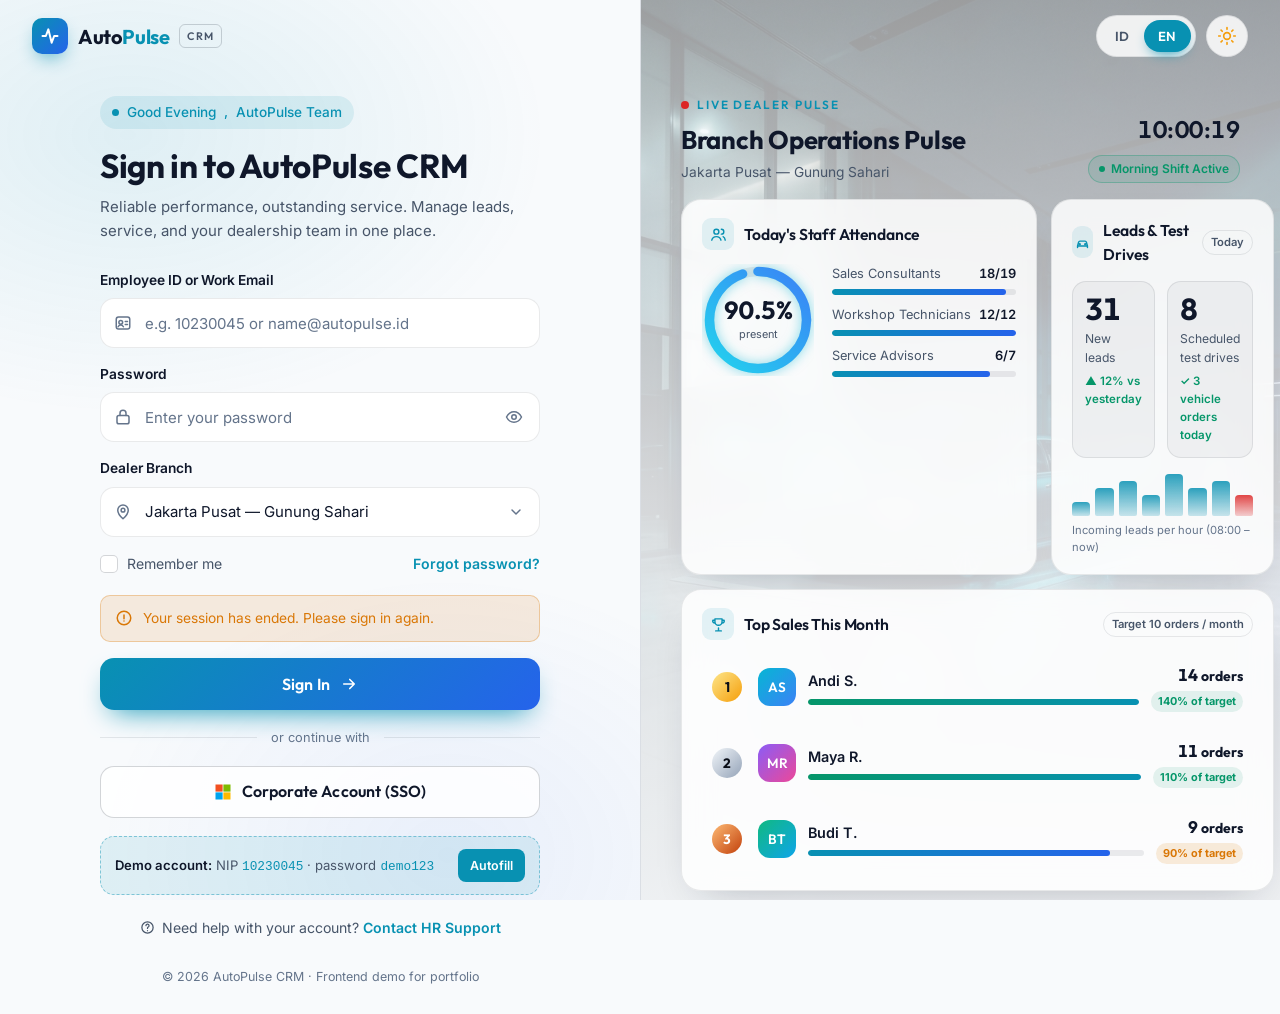
==== dashboard.html @ 48723cba "feat: add semantic dashboard.html shell with full accessibility hooks" ====
<!DOCTYPE html>
<html lang="id" data-theme="dark">
<head>
  <meta charset="UTF-8">
  <meta name="viewport" content="width=device-width, initial-scale=1.0">
  <title>Dashboard — AutoPulse CRM | Automotive Operations &amp; HR</title>
  <meta name="description" content="Dashboard operasional dealer dan manajemen produktivitas SDM otomotif AutoPulse CRM.">
  <meta name="theme-color" content="#0A0E17">
  <meta name="robots" content="noindex">
  <!-- Pre-paint theme & language to prevent flash of unstyled theme -->
  <script>
    (function () {
      try {
        var theme = localStorage.getItem("autopulse-theme");
        if (theme !== "light" && theme !== "dark") {
          theme = window.matchMedia("(prefers-color-scheme: light)").matches ? "light" : "dark";
        }
        document.documentElement.setAttribute("data-theme", theme);
        var lang = localStorage.getItem("autopulse-lang");
        if (lang === "id" || lang === "en") document.documentElement.lang = lang;
      } catch (e) { /* storage unavailable: keep defaults */ }
    })();
  </script>
  <script src="session.js"></script>
  <!-- Route guard: redirect immediately if no valid session -->
  <script>
    if (!window.AutoPulseSession || !window.AutoPulseSession.read()) {
      window.location.replace("index.html?expired=1");
    }
  </script>
  <link rel="preconnect" href="https://fonts.googleapis.com">
  <link rel="preconnect" href="https://fonts.gstatic.com" crossorigin>
  <link href="https://fonts.googleapis.com/css2?family=Inter:wght@400;500;600;700&family=Outfit:wght@500;600;700;800&display=swap" rel="stylesheet">
  <link rel="stylesheet" href="styles.css">
  <link rel="stylesheet" href="dashboard.css">
</head>
<body class="page-dashboard">
  <a href="#main-content" id="skip-link" class="skip-link" data-i18n="skipToContent">Lewati ke konten utama</a>
  <div class="bg-glow" aria-hidden="true"></div>

  <div class="dash-shell">
    <!-- ===== Sidebar ===== -->
    <aside id="sidebar" class="dash-sidebar" data-i18n-aria="navLabel" aria-label="Navigasi sidebar">
      <div class="sidebar-header">
        <a class="brand" href="#" aria-label="AutoPulse CRM">
          <span class="brand-mark" aria-hidden="true">
            <svg width="20" height="20" viewBox="0 0 24 24" fill="none" stroke="currentColor" stroke-width="2.4" stroke-linecap="round" stroke-linejoin="round"><path d="M3 12h4l3-8 4 16 3-8h4"/></svg>
          </span>
          <span class="brand-name">Auto<span>Pulse</span></span>
          <span class="brand-tag">CRM</span>
        </a>
        <button type="button" id="sidebar-close" class="sidebar-close-btn" data-i18n-aria="menuClose" aria-label="Tutup menu navigasi">
          <svg width="20" height="20" viewBox="0 0 24 24" fill="none" stroke="currentColor" stroke-width="2.2" stroke-linecap="round"><path d="M18 6L6 18M6 6l12 12"/></svg>
        </button>
      </div>
      <p class="brand-sub" data-i18n="brandSub">Portal Operasional &amp; SDM</p>

      <nav id="side-nav" class="side-nav" data-i18n-aria="navLabel" aria-label="Navigasi utama">
        <button type="button" class="nav-item is-active" data-nav="overview" aria-current="page">
          <svg class="nav-icon" viewBox="0 0 24 24" fill="none" stroke="currentColor" stroke-width="2" stroke-linecap="round" stroke-linejoin="round" aria-hidden="true"><rect x="3" y="3" width="7" height="9" rx="1.5"/><rect x="14" y="3" width="7" height="5" rx="1.5"/><rect x="14" y="12" width="7" height="9" rx="1.5"/><rect x="3" y="16" width="7" height="5" rx="1.5"/></svg>
          <span class="nav-label" data-i18n="nav_overview">Ringkasan</span>
        </button>
        <button type="button" class="nav-item" data-nav="attendance">
          <svg class="nav-icon" viewBox="0 0 24 24" fill="none" stroke="currentColor" stroke-width="2" stroke-linecap="round" stroke-linejoin="round" aria-hidden="true"><path d="M17 21v-2a4 4 0 0 0-4-4H5a4 4 0 0 0-4 4v2"/><circle cx="9" cy="7" r="4"/><path d="M23 21v-2a4 4 0 0 0-3-3.87"/><path d="M16 3.13a4 4 0 0 1 0 7.75"/></svg>
          <span class="nav-label" data-i18n="nav_attendance">Presensi Staf</span>
          <span class="soon-badge" data-i18n="comingSoon">Segera hadir</span>
        </button>
        <button type="button" class="nav-item" data-nav="commission">
          <svg class="nav-icon" viewBox="0 0 24 24" fill="none" stroke="currentColor" stroke-width="2" stroke-linecap="round" stroke-linejoin="round" aria-hidden="true"><line x1="12" y1="1" x2="12" y2="23"/><path d="M17 5H9.5a3.5 3.5 0 0 0 0 7h5a3.5 3.5 0 0 1 0 7H6"/></svg>
          <span class="nav-label" data-i18n="nav_commission">Insentif SPK</span>
          <span class="soon-badge" data-i18n="comingSoon">Segera hadir</span>
        </button>
        <button type="button" class="nav-item" data-nav="team">
          <svg class="nav-icon" viewBox="0 0 24 24" fill="none" stroke="currentColor" stroke-width="2" stroke-linecap="round" stroke-linejoin="round" aria-hidden="true"><rect x="2" y="7" width="20" height="14" rx="2" ry="2"/><path d="M16 21V5a2 2 0 0 0-2-2h-4a2 2 0 0 0-2 2v16"/></svg>
          <span class="nav-label" data-i18n="nav_team">Direktori Tim</span>
          <span class="soon-badge" data-i18n="comingSoon">Segera hadir</span>
        </button>
        <button type="button" class="nav-item" data-nav="leads">
          <svg class="nav-icon" viewBox="0 0 24 24" fill="none" stroke="currentColor" stroke-width="2" stroke-linecap="round" stroke-linejoin="round" aria-hidden="true"><path d="M14 2H6a2 2 0 0 0-2 2v16a2 2 0 0 0 2 2h12a2 2 0 0 0 2-2V8z"/><polyline points="14 2 14 8 20 8"/><line x1="16" y1="13" x2="8" y2="13"/><line x1="16" y1="17" x2="8" y2="17"/><polyline points="10 9 9 9 8 9"/></svg>
          <span class="nav-label" data-i18n="nav_leads">Pipeline Prospek</span>
          <span class="soon-badge" data-i18n="comingSoon">Segera hadir</span>
        </button>
        <button type="button" class="nav-item" data-nav="reports">
          <svg class="nav-icon" viewBox="0 0 24 24" fill="none" stroke="currentColor" stroke-width="2" stroke-linecap="round" stroke-linejoin="round" aria-hidden="true"><path d="M21.21 15.89A10 10 0 1 1 8 2.83"/><path d="M22 12A10 10 0 0 0 12 2v10z"/></svg>
          <span class="nav-label" data-i18n="nav_reports">Laporan Cabang</span>
          <span class="soon-badge" data-i18n="comingSoon">Segera hadir</span>
        </button>
      </nav>

      <div class="sidebar-footer">
        <span class="branch-pill-dot" aria-hidden="true"></span>
        <span id="sidebar-branch" class="sidebar-branch-name">Jakarta Pusat</span>
      </div>
    </aside>

    <div id="sidebar-backdrop" class="sidebar-backdrop" aria-hidden="true"></div>

    <!-- ===== Main Column ===== -->
    <div class="dash-main-wrap">
      <!-- Top bar -->
      <header class="dash-topbar">
        <div class="topbar-left">
          <button type="button" id="menu-toggle" class="menu-toggle-btn" data-i18n-aria="menuOpen" aria-label="Buka menu navigasi">
            <svg width="22" height="22" viewBox="0 0 24 24" fill="none" stroke="currentColor" stroke-width="2.2" stroke-linecap="round"><line x1="3" y1="12" x2="21" y2="12"/><line x1="3" y1="6" x2="21" y2="6"/><line x1="3" y1="18" x2="21" y2="18"/></svg>
          </button>
          <div class="topbar-title-group">
            <h1 id="page-title" data-i18n="pageTitle">Ringkasan Operasional</h1>
            <p class="topbar-sub"><span id="welcome-text">Selamat Pagi, Rina Kartika</span> · <span id="today-text" data-i18n="todayLabel">Hari ini</span></p>
          </div>
        </div>

        <div class="topbar-controls">
          <div class="select-wrapper">
            <label for="branch-select" class="sr-only" data-i18n="labelBranch">Cabang Dealer</label>
            <select id="branch-select" class="dash-select" data-i18n-aria="labelBranch" aria-label="Cabang Dealer">
              <option value="jkt">Jakarta — Gunung Sahari</option>
              <option value="bsd">Tangerang — BSD City</option>
              <option value="bdg">Bandung — Soekarno Hatta</option>
              <option value="sby">Surabaya — Ahmad Yani</option>
              <option value="mdn">Medan — Gatot Subroto</option>
            </select>
          </div>

          <div class="select-wrapper">
            <label for="role-select" class="sr-only" data-i18n="labelRole">Peran Aktif</label>
            <select id="role-select" class="dash-select" data-i18n-aria="labelRole" aria-label="Peran Aktif">
              <option value="hrd" data-i18n="role_hrd">HRD &amp; People Ops</option>
              <option value="bm" data-i18n="role_bm">Branch Manager</option>
            </select>
          </div>

          <div class="lang-toggle" role="group" aria-label="Language / Bahasa">
            <button type="button" id="lang-id" class="lang-btn" data-lang="id" aria-pressed="true">ID</button>
            <button type="button" id="lang-en" class="lang-btn" data-lang="en" aria-pressed="false">EN</button>
          </div>

          <button type="button" id="theme-toggle" class="theme-toggle" data-i18n-aria="themeToggle" aria-label="Ganti tema">
            <svg class="icon-sun" viewBox="0 0 24 24" fill="none" stroke="currentColor" stroke-width="2" stroke-linecap="round"><circle cx="12" cy="12" r="4"/><path d="M12 2v2M12 20v2M4.9 4.9l1.4 1.4M17.7 17.7l1.4 1.4M2 12h2M20 12h2M4.9 19.1l1.4-1.4M17.7 6.3l1.4-1.4"/></svg>
            <svg class="icon-moon" viewBox="0 0 24 24" fill="none" stroke="currentColor" stroke-width="2" stroke-linecap="round" stroke-linejoin="round"><path d="M21 12.8A9 9 0 1 1 11.2 3a7 7 0 0 0 9.8 9.8z"/></svg>
          </button>

          <button type="button" id="notif-btn" class="dash-icon-btn" data-i18n-aria="notifications" aria-label="Notifikasi">
            <svg width="20" height="20" viewBox="0 0 24 24" fill="none" stroke="currentColor" stroke-width="2" stroke-linecap="round" stroke-linejoin="round" aria-hidden="true"><path d="M18 8A6 6 0 0 0 6 8c0 7-3 9-3 9h18s-3-2-3-9"/><path d="M13.73 21a2 2 0 0 1-3.46 0"/></svg>
            <span id="notif-count" class="notif-badge">4</span>
          </button>

          <div class="user-menu-wrapper">
            <button type="button" id="user-menu-btn" class="user-menu-btn" aria-haspopup="menu" aria-expanded="false" data-i18n-aria="userMenu" aria-label="Menu pengguna">
              <span id="user-avatar" class="user-avatar" aria-hidden="true">RK</span>
              <span class="user-caret" aria-hidden="true">▾</span>
            </button>
            <div id="user-menu" class="user-menu-dropdown" role="menu" hidden>
              <div class="user-menu-info">
                <strong id="user-name">Rina Kartika</strong>
                <span id="user-role" class="user-role-tag" data-i18n="role_hrd">HRD &amp; People Ops</span>
              </div>
              <div class="user-menu-divider" role="separator"></div>
              <button type="button" id="logout-btn" class="menu-item menu-item-danger" role="menuitem">
                <svg width="16" height="16" viewBox="0 0 24 24" fill="none" stroke="currentColor" stroke-width="2" stroke-linecap="round" stroke-linejoin="round" aria-hidden="true"><path d="M9 21H5a2 2 0 0 1-2-2V5a2 2 0 0 1 2-2h4"/><polyline points="16 17 21 12 16 7"/><line x1="21" y1="12" x2="9" y2="12"/></svg>
                <span data-i18n="logout">Keluar Sistem</span>
              </button>
            </div>
          </div>
        </div>
      </header>

      <!-- Main content body -->
      <main id="main-content" class="dash-content" tabindex="-1">
        <!-- KPI Row -->
        <section id="kpi-grid" class="kpi-grid" aria-label="Indikator Kinerja Utama">
          <!-- Rendered dynamically by JS -->
        </section>

        <!-- Operational Grid (Charts, Table, Feed) -->
        <div class="dash-grid">
          <!-- Main Chart Card -->
          <article id="chart-card" class="dash-card card-chart">
            <div class="card-header">
              <div class="card-title-group">
                <h2 id="chart-title" class="card-title" data-i18n="chartAttendanceTitle">Tren Kehadiran 30 Hari per Divisi</h2>
              </div>
              <div class="card-actions">
                <div id="range-group" class="range-btn-group" role="group" aria-label="Rentang Waktu">
                  <button type="button" class="range-btn" data-range="7" data-i18n="range7">7 Hari</button>
                  <button type="button" class="range-btn is-active" data-range="30" data-i18n="range30" aria-pressed="true">30 Hari</button>
                </div>
              </div>
            </div>
            <div id="chart-legend" class="chart-legend" role="group" aria-label="Filter Seri Grafik"></div>
            <div id="chart-body" class="chart-body" role="img" aria-label="Grafik data operasional"></div>
            <div id="chart-tooltip" class="chart-tooltip" role="status" aria-live="polite" hidden></div>
            <div id="chart-sr" class="sr-only"></div>
          </article>

          <!-- Side Card (Donut / Gauge) -->
          <article id="side-card" class="dash-card card-side">
            <div class="card-header">
              <h2 id="side-title" class="card-title" data-i18n="sideDonutTitle">Komposisi Status Staf Hari Ini</h2>
            </div>
            <div id="side-body" class="side-body" role="img" aria-label="Grafik ringkasan status"></div>
            <div id="side-legend" class="side-legend"></div>
          </article>

          <!-- Detail Table Card -->
          <article id="table-card" class="dash-card card-table">
            <div class="card-header">
              <div class="card-title-group">
                <h2 id="table-title" class="card-title" data-i18n="tableStaffTitle">Status Kehadiran &amp; Skor KPI Staf</h2>
              </div>
              <div class="card-actions table-tools">
                <div class="search-input-wrapper">
                  <svg class="search-icon" viewBox="0 0 24 24" fill="none" stroke="currentColor" stroke-width="2" stroke-linecap="round" stroke-linejoin="round" aria-hidden="true"><circle cx="11" cy="11" r="8"/><line x1="21" y1="21" x2="16.65" y2="16.65"/></svg>
                  <input type="search" id="table-search" class="dash-search-input" data-i18n-placeholder="searchPlaceholder" placeholder="Cari nama staf atau wiraniaga…">
                </div>
                <div class="select-wrapper">
                  <label for="division-filter" class="sr-only" data-i18n="filterDivision">Divisi</label>
                  <select id="division-filter" class="dash-select" data-i18n-aria="filterDivision" aria-label="Divisi">
                    <option value="all" data-i18n="allDivisions">Semua Divisi</option>
                    <option value="sales" data-i18n="div_sales">Sales Consultant</option>
                    <option value="tech" data-i18n="div_tech">Teknisi Bengkel</option>
                    <option value="sa" data-i18n="div_sa">Service Advisor</option>
                  </select>
                </div>
              </div>
            </div>
            <div class="table-wrap">
              <table id="data-table" class="dash-table">
                <thead id="table-head"></thead>
                <tbody id="table-body"></tbody>
              </table>
            </div>
            <div class="table-footer">
              <p id="table-count" class="table-count"></p>
              <div id="table-empty" class="empty-box" hidden>
                <p data-i18n="tableEmpty">Tidak ada data staf yang sesuai dengan filter pencarian.</p>
              </div>
            </div>
          </article>

          <!-- Activity / Queue Feed Card -->
          <article id="feed-card" class="dash-card card-feed">
            <div class="card-header">
              <div class="feed-title-wrap">
                <h2 id="feed-title" class="card-title" data-i18n="feedLeaveTitle">Pengajuan Cuti Menunggu Persetujuan</h2>
                <span id="feed-count" class="badge-count">4</span>
              </div>
            </div>
            <ul id="feed-list" class="feed-list" role="list"></ul>
            <div id="feed-empty" class="empty-box" hidden>
              <p data-i18n="feedEmpty">Semua pengajuan telah diproses.</p>
            </div>
          </article>
        </div>

        <footer class="dash-footer">
          <span id="last-updated" class="footer-updated"></span>
          <span class="footer-note" data-i18n="demoNote">Data simulasi portofolio deterministik · Zero customer PII</span>
        </footer>
      </main>
    </div>
  </div>

  <!-- Toast notification stack region -->
  <div id="toast-region" class="toast-region" aria-live="polite" aria-atomic="false"></div>

  <!-- Scripts -->
  <script src="dashboard-data.js"></script>
  <script src="dashboard-i18n.js"></script>
  <script src="dashboard.js"></script>
</body>
</html>
---- styles.css ----
/* ==========================================================================
   AutoPulse CRM — Login Page Stylesheet
   Dual theme: Obsidian Titanium (dark, default) & Alabaster Frost (light)
   ========================================================================== */

/* ---------- 1. Design tokens ---------- */
:root {
  /* Dark mode (default) */
  --bg-primary: #0A0E17;
  --bg-secondary: #111827;
  --bg-card: rgba(22, 28, 41, 0.72);
  --bg-card-solid: #161C29;
  --bg-input: rgba(15, 20, 32, 0.8);
  --bg-hover: rgba(255, 255, 255, 0.05);
  --border-color: rgba(255, 255, 255, 0.09);
  --border-strong: rgba(255, 255, 255, 0.16);
  --text-primary: #F8FAFC;
  --text-secondary: #94A3B8;
  --text-muted: #64748B;
  --accent-primary: #06B6D4;
  --accent-primary-strong: #22D3EE;
  --accent-secondary: #3B82F6;
  --accent-action: #E11D48;
  --success: #10B981;
  --warning: #F59E0B;
  --danger: #F43F5E;
  --accent-soft: rgba(6, 182, 212, 0.14);
  --success-soft: rgba(16, 185, 129, 0.14);
  --danger-soft: rgba(244, 63, 94, 0.12);
  --shadow-card: 0 20px 50px -20px rgba(0, 0, 0, 0.7);
  --shadow-glow: 0 0 0 1px rgba(6, 182, 212, 0.35), 0 10px 30px -10px rgba(6, 182, 212, 0.55);
  --pulse-overlay: linear-gradient(180deg, rgba(10, 14, 23, 0.55) 0%, rgba(10, 14, 23, 0.82) 55%, rgba(10, 14, 23, 0.95) 100%);
  --gauge-track: rgba(255, 255, 255, 0.08);
  --skeleton: rgba(255, 255, 255, 0.06);
  --skeleton-shine: rgba(255, 255, 255, 0.12);
  color-scheme: dark;

  /* Shared tokens */
  --font-display: "Outfit", system-ui, sans-serif;
  --font-body: "Inter", system-ui, sans-serif;
  --radius-sm: 10px;
  --radius-md: 14px;
  --radius-lg: 20px;
  --radius-xl: 28px;
  --topbar-h: 72px;
  --ease-out: cubic-bezier(0.22, 1, 0.36, 1);
  --theme-transition: background-color 0.3s ease, color 0.3s ease, border-color 0.3s ease, box-shadow 0.3s ease;
}

[data-theme="light"] {
  --bg-primary: #F8FAFC;
  --bg-secondary: #EEF2F7;
  --bg-card: rgba(255, 255, 255, 0.84);
  --bg-card-solid: #FFFFFF;
  --bg-input: #FFFFFF;
  --bg-hover: rgba(15, 23, 42, 0.04);
  --border-color: rgba(15, 23, 42, 0.09);
  --border-strong: rgba(15, 23, 42, 0.18);
  --text-primary: #0F172A;
  --text-secondary: #475569;
  --text-muted: #64748B;
  --accent-primary: #0891B2;
  --accent-primary-strong: #0E7490;
  --accent-secondary: #2563EB;
  --accent-action: #DC2626;
  --success: #059669;
  --warning: #D97706;
  --danger: #DC2626;
  --accent-soft: rgba(8, 145, 178, 0.1);
  --success-soft: rgba(5, 150, 105, 0.1);
  --danger-soft: rgba(220, 38, 38, 0.08);
  --shadow-card: 0 18px 40px -22px rgba(15, 23, 42, 0.28);
  --shadow-glow: 0 0 0 1px rgba(8, 145, 178, 0.3), 0 10px 26px -12px rgba(8, 145, 178, 0.45);
  --pulse-overlay: linear-gradient(180deg, rgba(248, 250, 252, 0.62) 0%, rgba(248, 250, 252, 0.86) 55%, rgba(248, 250, 252, 0.96) 100%);
  --gauge-track: rgba(15, 23, 42, 0.08);
  --skeleton: rgba(15, 23, 42, 0.06);
  --skeleton-shine: rgba(15, 23, 42, 0.1);
  color-scheme: light;
}

/* ---------- 2. Base ---------- */
*,
*::before,
*::after {
  box-sizing: border-box;
}

html,
body {
  margin: 0;
  padding: 0;
}

body {
  min-height: 100vh;
  font-family: var(--font-body);
  font-size: 15px;
  line-height: 1.55;
  color: var(--text-primary);
  background: var(--bg-primary);
  -webkit-font-smoothing: antialiased;
  transition: var(--theme-transition);
  overflow-x: hidden;
}

h1, h2, h3 {
  font-family: var(--font-display);
  margin: 0;
  letter-spacing: -0.01em;
}

p {
  margin: 0;
}

button,
input,
select {
  font: inherit;
  color: inherit;
}

button {
  cursor: pointer;
}

:focus-visible {
  outline: 2px solid var(--accent-primary);
  outline-offset: 2px;
}

[hidden] {
  display: none !important;
}

.sr-only {
  position: absolute;
  width: 1px;
  height: 1px;
  padding: 0;
  margin: -1px;
  overflow: hidden;
  clip: rect(0, 0, 0, 0);
  border: 0;
}

/* Ambient glow behind the auth panel */
.bg-glow {
  position: fixed;
  inset: 0;
  pointer-events: none;
  z-index: 0;
  background:
    radial-gradient(600px 400px at 10% 15%, rgba(6, 182, 212, 0.12), transparent 70%),
    radial-gradient(500px 400px at 35% 95%, rgba(59, 130, 246, 0.1), transparent 70%);
}

[data-theme="light"] .bg-glow {
  background:
    radial-gradient(600px 400px at 10% 15%, rgba(8, 145, 178, 0.1), transparent 70%),
    radial-gradient(500px 400px at 35% 95%, rgba(37, 99, 235, 0.07), transparent 70%);
}

/* ---------- 3. Top bar ---------- */
.topbar {
  position: fixed;
  top: 0;
  left: 0;
  right: 0;
  height: var(--topbar-h);
  z-index: 20;
  display: flex;
  align-items: center;
  justify-content: space-between;
  padding: 0 32px;
  pointer-events: none;
}

.topbar > * {
  pointer-events: auto;
}

.brand {
  display: inline-flex;
  align-items: center;
  gap: 10px;
  text-decoration: none;
  color: var(--text-primary);
}

.brand-mark {
  width: 36px;
  height: 36px;
  border-radius: 10px;
  display: grid;
  place-items: center;
  background: linear-gradient(135deg, var(--accent-primary), var(--accent-secondary));
  box-shadow: 0 8px 20px -8px var(--accent-primary);
  color: #fff;
}

.brand-name {
  font-family: var(--font-display);
  font-weight: 700;
  font-size: 1.25rem;
  letter-spacing: -0.02em;
}

.brand-name span {
  color: var(--accent-primary);
}

.brand-tag {
  font-family: var(--font-display);
  font-size: 0.68rem;
  font-weight: 600;
  letter-spacing: 0.12em;
  padding: 3px 7px;
  border-radius: 6px;
  border: 1px solid var(--border-strong);
  color: var(--text-secondary);
}

.topbar-controls {
  display: flex;
  align-items: center;
  gap: 10px;
}

.lang-toggle {
  display: inline-flex;
  padding: 4px;
  border-radius: 999px;
  background: var(--bg-card);
  border: 1px solid var(--border-color);
  backdrop-filter: blur(16px);
  -webkit-backdrop-filter: blur(16px);
  transition: var(--theme-transition);
}

.lang-btn {
  border: 0;
  background: transparent;
  padding: 6px 14px;
  border-radius: 999px;
  font-family: var(--font-display);
  font-weight: 600;
  font-size: 0.82rem;
  letter-spacing: 0.04em;
  color: var(--text-secondary);
  transition: background-color 0.25s var(--ease-out), color 0.25s var(--ease-out);
}

.lang-btn:hover {
  color: var(--text-primary);
}

.lang-btn[aria-pressed="true"] {
  background: var(--accent-primary);
  color: #fff;
  box-shadow: 0 6px 14px -6px var(--accent-primary);
}

.theme-toggle {
  position: relative;
  width: 42px;
  height: 42px;
  border-radius: 50%;
  border: 1px solid var(--border-color);
  background: var(--bg-card);
  backdrop-filter: blur(16px);
  -webkit-backdrop-filter: blur(16px);
  display: grid;
  place-items: center;
  overflow: hidden;
  transition: var(--theme-transition), transform 0.2s var(--ease-out);
}

.theme-toggle:hover {
  transform: rotate(-12deg) scale(1.05);
  border-color: var(--accent-primary);
}

.theme-toggle svg {
  position: absolute;
  width: 20px;
  height: 20px;
  transition: transform 0.45s var(--ease-out), opacity 0.3s ease;
}

.icon-sun {
  color: #F59E0B;
  transform: translateY(30px) rotate(90deg);
  opacity: 0;
}

.icon-moon {
  color: var(--accent-primary-strong);
}

[data-theme="light"] .icon-sun {
  transform: none;
  opacity: 1;
}

[data-theme="light"] .icon-moon {
  transform: translateY(-30px) rotate(-90deg);
  opacity: 0;
}

/* ---------- 4. Split layout ---------- */
.split-container {
  position: relative;
  z-index: 1;
  display: grid;
  grid-template-columns: 1fr 1fr;
  min-height: 100vh;
}

/* ---------- 5. Auth panel (left) ---------- */
.auth-panel {
  display: flex;
  flex-direction: column;
  justify-content: center;
  align-items: center;
  padding: calc(var(--topbar-h) + 24px) 48px 28px;
}

.auth-card {
  width: 100%;
  max-width: 440px;
  animation: rise-in 0.7s var(--ease-out) both;
}

.eyebrow {
  display: inline-flex;
  align-items: center;
  gap: 8px;
  font-size: 0.85rem;
  font-weight: 500;
  color: var(--accent-primary);
  padding: 6px 12px;
  border-radius: 999px;
  background: var(--accent-soft);
  margin-bottom: 18px;
}

.pulse-dot {
  width: 7px;
  height: 7px;
  border-radius: 50%;
  background: currentColor;
  box-shadow: 0 0 0 0 currentColor;
  animation: ping 2s infinite;
}

.auth-card h1 {
  font-size: clamp(1.8rem, 2.6vw, 2.35rem);
  font-weight: 700;
  line-height: 1.15;
  margin-bottom: 10px;
}

.subtitle {
  color: var(--text-secondary);
  margin-bottom: 28px;
}

.field {
  margin-bottom: 16px;
}

.field label {
  display: block;
  font-size: 0.86rem;
  font-weight: 600;
  margin-bottom: 7px;
  color: var(--text-primary);
}

.input-wrap {
  position: relative;
  display: flex;
  align-items: center;
}

.input-icon {
  position: absolute;
  left: 14px;
  width: 18px;
  height: 18px;
  color: var(--text-muted);
  pointer-events: none;
  transition: color 0.2s ease;
}

.input-wrap input,
.input-wrap select {
  width: 100%;
  height: 50px;
  padding: 0 46px 0 44px;
  border-radius: var(--radius-md);
  border: 1px solid var(--border-color);
  background: var(--bg-input);
  color: var(--text-primary);
  transition: var(--theme-transition);
  appearance: none;
  -webkit-appearance: none;
}

.input-wrap select {
  cursor: pointer;
}

.input-wrap select option {
  background: var(--bg-card-solid);
  color: var(--text-primary);
}

.input-wrap input::placeholder {
  color: var(--text-muted);
}

.input-wrap input:hover,
.input-wrap select:hover {
  border-color: var(--border-strong);
}

.input-wrap input:focus,
.input-wrap select:focus {
  outline: none;
  border-color: var(--accent-primary);
  box-shadow: 0 0 0 4px var(--accent-soft);
}

.input-wrap:focus-within .input-icon {
  color: var(--accent-primary);
}

.select-chevron {
  position: absolute;
  right: 16px;
  width: 16px;
  height: 16px;
  color: var(--text-muted);
  pointer-events: none;
}

.field.has-error input,
.field.has-error select {
  border-color: var(--danger);
  box-shadow: 0 0 0 4px var(--danger-soft);
}

.field-error {
  min-height: 0;
  font-size: 0.8rem;
  color: var(--danger);
  margin-top: 6px;
}

.field-error:empty {
  display: none;
}

.pwd-toggle {
  position: absolute;
  right: 8px;
  width: 36px;
  height: 36px;
  border: 0;
  border-radius: 10px;
  background: transparent;
  color: var(--text-muted);
  display: grid;
  place-items: center;
  transition: background-color 0.2s ease, color 0.2s ease;
}

.pwd-toggle:hover {
  background: var(--bg-hover);
  color: var(--text-primary);
}

.pwd-toggle svg {
  width: 18px;
  height: 18px;
}

.form-row {
  display: flex;
  justify-content: space-between;
  align-items: center;
  margin: 4px 0 20px;
  font-size: 0.88rem;
}

.checkbox {
  display: inline-flex;
  align-items: center;
  gap: 9px;
  cursor: pointer;
  color: var(--text-secondary);
  user-select: none;
}

.checkbox input {
  appearance: none;
  -webkit-appearance: none;
  width: 18px;
  height: 18px;
  margin: 0;
  border-radius: 5px;
  border: 1.5px solid var(--border-strong);
  background: var(--bg-input);
  display: grid;
  place-items: center;
  cursor: pointer;
  transition: background-color 0.2s ease, border-color 0.2s ease;
}

.checkbox input::after {
  content: "";
  width: 9px;
  height: 5px;
  border-left: 2px solid #fff;
  border-bottom: 2px solid #fff;
  transform: rotate(-45deg) scale(0);
  margin-top: -2px;
  transition: transform 0.2s var(--ease-out);
}

.checkbox input:checked {
  background: var(--accent-primary);
  border-color: var(--accent-primary);
}

.checkbox input:checked::after {
  transform: rotate(-45deg) scale(1);
}

.link-btn {
  border: 0;
  background: none;
  padding: 0;
  color: var(--accent-primary);
  font-weight: 600;
  text-decoration: none;
  transition: color 0.2s ease;
}

.link-btn:hover {
  color: var(--accent-primary-strong);
  text-decoration: underline;
  text-underline-offset: 3px;
}

.form-alert {
  display: flex;
  gap: 10px;
  align-items: flex-start;
  padding: 12px 14px;
  margin-bottom: 16px;
  border-radius: var(--radius-sm);
  font-size: 0.86rem;
  color: var(--danger);
  background: var(--danger-soft);
  border: 1px solid color-mix(in srgb, var(--danger) 30%, transparent);
  animation: shake 0.4s ease;
}

.form-alert.is-warning {
  color: var(--warning);
  background: color-mix(in srgb, var(--warning) 12%, transparent);
  border-color: color-mix(in srgb, var(--warning) 30%, transparent);
}

.form-alert svg {
  flex: none;
  width: 18px;
  height: 18px;
  margin-top: 1px;
}

.btn {
  position: relative;
  width: 100%;
  height: 52px;
  border-radius: var(--radius-md);
  display: inline-flex;
  align-items: center;
  justify-content: center;
  gap: 10px;
  font-family: var(--font-display);
  font-weight: 600;
  font-size: 1rem;
  letter-spacing: 0.01em;
  transition: transform 0.2s var(--ease-out), box-shadow 0.25s ease, background-color 0.25s ease, border-color 0.25s ease, opacity 0.2s ease;
}

.btn:active:not(:disabled) {
  transform: scale(0.98);
}

.btn:disabled {
  cursor: not-allowed;
  opacity: 0.65;
}

.btn-primary {
  border: 0;
  color: #fff;
  background: linear-gradient(135deg, var(--accent-primary) 0%, var(--accent-secondary) 100%);
  box-shadow: 0 12px 28px -12px var(--accent-primary);
  overflow: hidden;
}

.btn-primary::before {
  content: "";
  position: absolute;
  inset: 0;
  background: linear-gradient(110deg, transparent 30%, rgba(255, 255, 255, 0.28) 50%, transparent 70%);
  transform: translateX(-100%);
  transition: transform 0.7s var(--ease-out);
}

.btn-primary:hover:not(:disabled) {
  box-shadow: var(--shadow-glow);
  transform: translateY(-1px);
}

.btn-primary:hover:not(:disabled)::before {
  transform: translateX(100%);
}

.btn-primary svg {
  width: 18px;
  height: 18px;
  transition: transform 0.25s var(--ease-out);
}

.btn-primary:hover:not(:disabled) svg {
  transform: translateX(3px);
}

.btn-spinner {
  width: 20px;
  height: 20px;
  border-radius: 50%;
  border: 2.5px solid rgba(255, 255, 255, 0.35);
  border-top-color: #fff;
  animation: spin 0.8s linear infinite;
}

.btn.is-loading .btn-label,
.btn.is-loading .btn-arrow {
  display: none;
}

.btn:not(.is-loading) .btn-spinner {
  display: none;
}

.btn-outline {
  border: 1px solid var(--border-strong);
  background: var(--bg-card);
  color: var(--text-primary);
}

.btn-outline:hover {
  border-color: var(--accent-primary);
  background: var(--bg-hover);
}

.btn-outline svg {
  width: 18px;
  height: 18px;
}

.divider {
  display: flex;
  align-items: center;
  gap: 14px;
  margin: 18px 0;
  font-size: 0.8rem;
  color: var(--text-muted);
}

.divider::before,
.divider::after {
  content: "";
  flex: 1;
  height: 1px;
  background: var(--border-color);
}

.demo-box {
  display: flex;
  align-items: center;
  justify-content: space-between;
  gap: 12px;
  margin-top: 18px;
  padding: 12px 14px;
  border-radius: var(--radius-md);
  border: 1px dashed color-mix(in srgb, var(--accent-primary) 45%, transparent);
  background: var(--accent-soft);
  font-size: 0.82rem;
  color: var(--text-secondary);
}

.demo-box strong {
  color: var(--text-primary);
  font-weight: 600;
}

.demo-box code {
  font-family: ui-monospace, "SFMono-Regular", Consolas, monospace;
  font-size: 0.8rem;
  color: var(--accent-primary);
}

.demo-fill {
  flex: none;
  border: 0;
  padding: 7px 12px;
  border-radius: 8px;
  font-size: 0.78rem;
  font-weight: 600;
  color: #fff;
  background: var(--accent-primary);
  transition: transform 0.2s var(--ease-out), opacity 0.2s ease;
}

.demo-fill:hover {
  transform: translateY(-1px);
  opacity: 0.92;
}

.help-line {
  margin-top: 22px;
  text-align: center;
  font-size: 0.88rem;
  color: var(--text-secondary);
}

.help-line svg {
  width: 15px;
  height: 15px;
  vertical-align: -2px;
  margin-right: 3px;
}

.auth-footer {
  margin-top: 28px;
  font-size: 0.78rem;
  color: var(--text-muted);
  text-align: center;
}

/* ---------- 6. Pulse panel (right) ---------- */
.pulse-panel {
  position: relative;
  overflow: hidden;
  border-left: 1px solid var(--border-color);
  background: var(--bg-secondary);
  transition: var(--theme-transition);
}

.pulse-bg {
  position: absolute;
  inset: 0;
  background-image: var(--pulse-overlay), url("assets/showroom-hero.jpg");
  background-size: cover;
  background-position: center 60%;
  transform: scale(1.04);
  animation: slow-zoom 24s ease-in-out infinite alternate;
}

.pulse-content {
  position: relative;
  z-index: 1;
  height: 100%;
  display: flex;
  flex-direction: column;
  gap: 16px;
  padding: calc(var(--topbar-h) + 20px) 40px 28px;
}

.pulse-header {
  display: flex;
  justify-content: space-between;
  align-items: flex-end;
  gap: 16px;
  flex-wrap: wrap;
}

.eyebrow-live {
  display: inline-flex;
  align-items: center;
  gap: 8px;
  font-family: var(--font-display);
  font-size: 0.74rem;
  font-weight: 600;
  letter-spacing: 0.16em;
  color: var(--accent-primary-strong);
  margin-bottom: 6px;
}

[data-theme="light"] .eyebrow-live {
  color: var(--accent-primary);
}

.live-dot {
  width: 8px;
  height: 8px;
  border-radius: 50%;
  background: var(--accent-action);
  animation: ping-red 1.6s infinite;
}

.pulse-header h2 {
  font-size: clamp(1.35rem, 2vw, 1.75rem);
  font-weight: 700;
}

.pulse-header .pulse-sub {
  font-size: 0.86rem;
  color: var(--text-secondary);
  margin-top: 2px;
}

.clock-box {
  display: flex;
  flex-direction: column;
  align-items: flex-end;
  gap: 6px;
}

.dealer-clock {
  font-family: var(--font-display);
  font-weight: 600;
  font-size: 1.5rem;
  font-variant-numeric: tabular-nums;
  letter-spacing: 0.02em;
}

.shift-badge {
  display: inline-flex;
  align-items: center;
  gap: 6px;
  font-size: 0.75rem;
  font-weight: 600;
  padding: 4px 10px;
  border-radius: 999px;
  color: var(--success);
  background: var(--success-soft);
  border: 1px solid color-mix(in srgb, var(--success) 30%, transparent);
}

.shift-badge.is-off {
  color: var(--text-secondary);
  background: var(--bg-hover);
  border-color: var(--border-color);
}

.shift-badge::before {
  content: "";
  width: 6px;
  height: 6px;
  border-radius: 50%;
  background: currentColor;
}

.stats-grid {
  display: grid;
  grid-template-columns: 1.05fr 1fr;
  grid-template-areas:
    "att act"
    "lead lead";
  gap: 14px;
}

.metric-card {
  position: relative;
  padding: 18px 20px;
  border-radius: var(--radius-lg);
  background: var(--bg-card);
  border: 1px solid var(--border-color);
  backdrop-filter: blur(16px);
  -webkit-backdrop-filter: blur(16px);
  box-shadow: var(--shadow-card);
  transition: var(--theme-transition), transform 0.3s var(--ease-out);
  animation: rise-in 0.7s var(--ease-out) both;
}

.metric-card:hover {
  transform: translateY(-3px);
  border-color: color-mix(in srgb, var(--accent-primary) 40%, var(--border-color));
}

.card-attendance { grid-area: att; animation-delay: 0.1s; }
.card-activity { grid-area: act; animation-delay: 0.18s; }
.card-leaderboard { grid-area: lead; animation-delay: 0.26s; }

.card-head {
  display: flex;
  align-items: center;
  justify-content: space-between;
  gap: 10px;
  margin-bottom: 14px;
}

.card-title {
  display: flex;
  align-items: center;
  gap: 10px;
  font-family: var(--font-display);
  font-weight: 600;
  font-size: 0.98rem;
}

.card-icon {
  width: 32px;
  height: 32px;
  border-radius: 9px;
  display: grid;
  place-items: center;
  color: var(--accent-primary);
  background: var(--accent-soft);
}

.card-icon svg {
  width: 17px;
  height: 17px;
}

.card-chip {
  font-size: 0.7rem;
  font-weight: 600;
  padding: 3px 8px;
  border-radius: 999px;
  color: var(--text-secondary);
  border: 1px solid var(--border-color);
  white-space: nowrap;
}

/* Attendance gauge */
.attendance-body {
  display: flex;
  align-items: center;
  gap: 18px;
}

.gauge {
  position: relative;
  flex: none;
  width: 112px;
  height: 112px;
}

.gauge svg {
  width: 100%;
  height: 100%;
  transform: rotate(-90deg);
}

.gauge-track {
  fill: none;
  stroke: var(--gauge-track);
  stroke-width: 10;
}

.gauge-fill {
  fill: none;
  stroke: url(#gauge-gradient);
  stroke-width: 10;
  stroke-linecap: round;
  transition: stroke-dashoffset 1.6s var(--ease-out);
  filter: drop-shadow(0 0 6px rgba(6, 182, 212, 0.5));
}

.gauge-label {
  position: absolute;
  inset: 0;
  display: flex;
  flex-direction: column;
  align-items: center;
  justify-content: center;
}

.gauge-value {
  font-family: var(--font-display);
  font-weight: 700;
  font-size: 1.55rem;
  line-height: 1;
  font-variant-numeric: tabular-nums;
}

.gauge-caption {
  font-size: 0.68rem;
  color: var(--text-secondary);
  margin-top: 4px;
}

.breakdown {
  list-style: none;
  margin: 0;
  padding: 0;
  flex: 1;
  display: grid;
  gap: 10px;
  min-width: 0;
}

.breakdown-row {
  display: grid;
  gap: 5px;
}

.breakdown-top {
  display: flex;
  justify-content: space-between;
  gap: 8px;
  font-size: 0.8rem;
}

.breakdown-top span:first-child {
  color: var(--text-secondary);
  white-space: nowrap;
  overflow: hidden;
  text-overflow: ellipsis;
}

.breakdown-top strong {
  font-variant-numeric: tabular-nums;
  font-weight: 600;
}

.bar {
  height: 6px;
  border-radius: 999px;
  background: var(--gauge-track);
  overflow: hidden;
}

.bar-fill {
  height: 100%;
  width: 0;
  border-radius: inherit;
  background: linear-gradient(90deg, var(--accent-primary), var(--accent-secondary));
  transition: width 1.4s var(--ease-out);
}

/* Activity */
.activity-body {
  display: grid;
  grid-template-columns: 1fr 1fr;
  gap: 12px;
}

.kpi {
  padding: 12px;
  border-radius: var(--radius-md);
  background: var(--bg-hover);
  border: 1px solid var(--border-color);
}

.kpi-value {
  font-family: var(--font-display);
  font-weight: 700;
  font-size: 1.9rem;
  line-height: 1.05;
  font-variant-numeric: tabular-nums;
}

.kpi-label {
  font-size: 0.76rem;
  color: var(--text-secondary);
  margin-top: 4px;
}

.kpi-trend {
  display: inline-flex;
  align-items: center;
  gap: 3px;
  margin-top: 6px;
  font-size: 0.72rem;
  font-weight: 600;
  color: var(--success);
}

.sparkline {
  grid-column: 1 / -1;
  display: flex;
  align-items: flex-end;
  gap: 5px;
  height: 46px;
  padding-top: 4px;
}

.spark-bar {
  flex: 1;
  height: 0;
  border-radius: 4px 4px 2px 2px;
  background: linear-gradient(180deg, var(--accent-primary), color-mix(in srgb, var(--accent-primary) 25%, transparent));
  opacity: 0.85;
  transition: height 1s var(--ease-out);
}

.spark-bar.is-now {
  background: linear-gradient(180deg, var(--accent-action), color-mix(in srgb, var(--accent-action) 25%, transparent));
}

.spark-caption {
  grid-column: 1 / -1;
  font-size: 0.7rem;
  color: var(--text-muted);
  margin-top: -6px;
}

/* Leaderboard */
.leaderboard {
  list-style: none;
  margin: 0;
  padding: 0;
  display: grid;
  gap: 10px;
}

.leader-row {
  display: grid;
  grid-template-columns: 34px 38px minmax(0, 1fr) auto;
  align-items: center;
  gap: 12px;
  padding: 8px 10px;
  border-radius: var(--radius-md);
  transition: background-color 0.2s ease;
}

.leader-row:hover {
  background: var(--bg-hover);
}

.rank {
  width: 30px;
  height: 30px;
  border-radius: 50%;
  display: grid;
  place-items: center;
  font-family: var(--font-display);
  font-weight: 700;
  font-size: 0.85rem;
  color: #0A0E17;
}

.rank-1 { background: linear-gradient(135deg, #FDE68A, #F59E0B); }
.rank-2 { background: linear-gradient(135deg, #F1F5F9, #94A3B8); }
.rank-3 { background: linear-gradient(135deg, #FDBA74, #C2410C); color: #fff; }

.avatar {
  width: 38px;
  height: 38px;
  border-radius: 12px;
  display: grid;
  place-items: center;
  font-family: var(--font-display);
  font-weight: 600;
  font-size: 0.85rem;
  color: #fff;
}

.leader-info {
  min-width: 0;
}

.leader-name {
  font-weight: 600;
  font-size: 0.9rem;
  display: flex;
  align-items: center;
  gap: 8px;
}

.leader-meta {
  font-size: 0.74rem;
  color: var(--text-secondary);
}

.leader-bar {
  margin-top: 6px;
}

.leader-bar .bar-fill.is-over {
  background: linear-gradient(90deg, var(--success), var(--accent-primary));
}

.leader-score {
  text-align: right;
}

.leader-score strong {
  display: block;
  font-family: var(--font-display);
  font-size: 1.05rem;
  font-variant-numeric: tabular-nums;
}

.badge-target {
  display: inline-block;
  font-size: 0.68rem;
  font-weight: 700;
  padding: 2px 7px;
  border-radius: 999px;
  color: var(--success);
  background: var(--success-soft);
}

.badge-target.is-under {
  color: var(--warning);
  background: color-mix(in srgb, var(--warning) 14%, transparent);
}

/* Ticker */
.ticker {
  display: flex;
  align-items: center;
  gap: 12px;
  padding: 10px 12px;
  border-radius: var(--radius-md);
  background: var(--bg-card);
  border: 1px solid var(--border-color);
  backdrop-filter: blur(16px);
  -webkit-backdrop-filter: blur(16px);
  overflow: hidden;
  transition: var(--theme-transition);
}

.ticker-label {
  flex: none;
  display: inline-flex;
  align-items: center;
  gap: 6px;
  font-family: var(--font-display);
  font-size: 0.74rem;
  font-weight: 700;
  letter-spacing: 0.06em;
  text-transform: uppercase;
  padding: 5px 10px;
  border-radius: 8px;
  color: #fff;
  background: var(--accent-action);
}

.ticker-label svg {
  width: 14px;
  height: 14px;
}

.ticker-viewport {
  flex: 1;
  overflow: hidden;
  mask-image: linear-gradient(90deg, transparent, #000 6%, #000 94%, transparent);
  -webkit-mask-image: linear-gradient(90deg, transparent, #000 6%, #000 94%, transparent);
}

.ticker-track {
  display: inline-flex;
  gap: 48px;
  white-space: nowrap;
  font-size: 0.86rem;
  color: var(--text-secondary);
  animation: marquee 32s linear infinite;
}

.ticker:hover .ticker-track {
  animation-play-state: paused;
}

.ticker-track span::before {
  content: "•";
  color: var(--accent-primary);
  margin-right: 10px;
}

.pulse-meta {
  margin-top: auto;
  display: flex;
  flex-wrap: wrap;
  gap: 6px 14px;
  font-size: 0.74rem;
  color: var(--text-muted);
}

.pulse-meta span {
  display: inline-flex;
  align-items: center;
  gap: 5px;
}

.pulse-meta svg {
  width: 13px;
  height: 13px;
}

/* Skeleton loading state */
.is-loading .skeleton-target {
  color: transparent !important;
  border-radius: 6px;
  background: linear-gradient(90deg, var(--skeleton) 25%, var(--skeleton-shine) 50%, var(--skeleton) 75%);
  background-size: 200% 100%;
  animation: shimmer 1.2s linear infinite;
}

/* Fallback (static hero) */
.pulse-fallback {
  position: relative;
  z-index: 1;
  height: 100%;
  display: flex;
  flex-direction: column;
  justify-content: flex-end;
  gap: 10px;
  padding: 40px;
}

.pulse-fallback h2 {
  font-size: clamp(1.6rem, 2.6vw, 2.3rem);
  font-weight: 700;
  max-width: 460px;
}

.pulse-fallback p {
  color: var(--text-secondary);
  max-width: 440px;
}

.fallback-note {
  display: inline-flex;
  align-items: center;
  gap: 8px;
  align-self: flex-start;
  font-size: 0.78rem;
  padding: 6px 12px;
  border-radius: 999px;
  color: var(--warning);
  background: color-mix(in srgb, var(--warning) 14%, transparent);
}

/* ---------- 7. Modal, overlay, toast ---------- */
.modal {
  position: fixed;
  inset: 0;
  z-index: 50;
  display: grid;
  place-items: center;
  padding: 20px;
}

.modal-backdrop {
  position: absolute;
  inset: 0;
  background: rgba(2, 6, 15, 0.6);
  backdrop-filter: blur(6px);
  -webkit-backdrop-filter: blur(6px);
  animation: fade-in 0.25s ease both;
}

.modal-card {
  position: relative;
  width: 100%;
  max-width: 420px;
  padding: 26px;
  border-radius: var(--radius-xl);
  background: var(--bg-card-solid);
  border: 1px solid var(--border-color);
  box-shadow: 0 30px 80px -20px rgba(0, 0, 0, 0.6);
  animation: pop-in 0.35s var(--ease-out) both;
}

.modal-close {
  position: absolute;
  top: 14px;
  right: 14px;
  width: 34px;
  height: 34px;
  border-radius: 10px;
  border: 0;
  background: var(--bg-hover);
  color: var(--text-secondary);
  display: grid;
  place-items: center;
}

.modal-close:hover {
  color: var(--text-primary);
}

.modal-close svg {
  width: 16px;
  height: 16px;
}

.modal-card h2 {
  font-size: 1.3rem;
  margin-bottom: 6px;
  padding-right: 30px;
}

.modal-card > p {
  color: var(--text-secondary);
  font-size: 0.9rem;
  margin-bottom: 18px;
}

.contact-list {
  list-style: none;
  padding: 0;
  margin: 0;
  display: grid;
  gap: 10px;
}

.contact-item {
  display: flex;
  align-items: center;
  gap: 12px;
  padding: 12px 14px;
  border-radius: var(--radius-md);
  border: 1px solid var(--border-color);
  text-decoration: none;
  color: var(--text-primary);
  transition: border-color 0.2s ease, background-color 0.2s ease, transform 0.2s var(--ease-out);
}

a.contact-item:hover {
  border-color: var(--accent-primary);
  background: var(--bg-hover);
  transform: translateX(3px);
}

.contact-item .card-icon {
  flex: none;
}

.contact-item small {
  display: block;
  color: var(--text-secondary);
  font-size: 0.76rem;
}

.contact-item strong {
  font-weight: 600;
  font-size: 0.92rem;
}

.success-card {
  text-align: center;
  max-width: 440px;
}

.success-icon {
  width: 76px;
  height: 76px;
  margin: 4px auto 18px;
  border-radius: 50%;
  display: grid;
  place-items: center;
  color: var(--success);
  background: var(--success-soft);
  box-shadow: 0 0 0 10px color-mix(in srgb, var(--success) 8%, transparent);
}

.success-icon svg {
  width: 36px;
  height: 36px;
}

.success-icon path {
  stroke-dasharray: 30;
  stroke-dashoffset: 30;
  animation: draw 0.6s 0.2s var(--ease-out) forwards;
}

.success-card h2 {
  padding-right: 0;
}

.success-user {
  margin: 16px 0 6px;
  padding: 14px;
  border-radius: var(--radius-md);
  background: var(--bg-hover);
  border: 1px solid var(--border-color);
}

.success-user strong {
  display: block;
  font-family: var(--font-display);
  font-size: 1.05rem;
}

.success-user span {
  font-size: 0.82rem;
  color: var(--text-secondary);
}

.success-note {
  font-size: 0.8rem;
  color: var(--text-muted);
  margin: 12px 0 18px;
}

.toast {
  position: fixed;
  left: 50%;
  bottom: 28px;
  z-index: 60;
  max-width: calc(100% - 40px);
  padding: 12px 18px;
  border-radius: var(--radius-md);
  font-size: 0.88rem;
  color: var(--text-primary);
  background: var(--bg-card-solid);
  border: 1px solid var(--border-strong);
  box-shadow: 0 18px 40px -16px rgba(0, 0, 0, 0.55);
  transform: translate(-50%, 20px);
  opacity: 0;
  pointer-events: none;
  transition: transform 0.35s var(--ease-out), opacity 0.3s ease;
}

.toast.is-visible {
  transform: translate(-50%, 0);
  opacity: 1;
}

/* ---------- 8. Animations ---------- */
@keyframes rise-in {
  from { opacity: 0; transform: translateY(16px); }
  to { opacity: 1; transform: translateY(0); }
}

@keyframes fade-in {
  from { opacity: 0; }
  to { opacity: 1; }
}

@keyframes pop-in {
  from { opacity: 0; transform: translateY(12px) scale(0.96); }
  to { opacity: 1; transform: none; }
}

@keyframes spin {
  to { transform: rotate(360deg); }
}

@keyframes ping {
  0% { box-shadow: 0 0 0 0 color-mix(in srgb, currentColor 60%, transparent); }
  80%, 100% { box-shadow: 0 0 0 8px transparent; }
}

@keyframes ping-red {
  0% { box-shadow: 0 0 0 0 rgba(225, 29, 72, 0.6); }
  80%, 100% { box-shadow: 0 0 0 8px rgba(225, 29, 72, 0); }
}

@keyframes marquee {
  from { transform: translateX(0); }
  to { transform: translateX(-50%); }
}

@keyframes shimmer {
  from { background-position: 200% 0; }
  to { background-position: -200% 0; }
}

@keyframes slow-zoom {
  from { transform: scale(1.04); }
  to { transform: scale(1.12); }
}

@keyframes shake {
  0%, 100% { transform: translateX(0); }
  25% { transform: translateX(-5px); }
  75% { transform: translateX(5px); }
}

@keyframes draw {
  to { stroke-dashoffset: 0; }
}

/* ---------- 9. Responsive ---------- */
@media (min-width: 1024px) {
  .pulse-panel {
    position: sticky;
    top: 0;
    height: 100vh;
  }

  .pulse-content {
    overflow-y: auto;
    scrollbar-width: thin;
  }
}

@media (max-width: 1279px) and (min-width: 1024px) {
  .stats-grid {
    grid-template-columns: 1fr;
    grid-template-areas: "att" "act" "lead";
  }
}

@media (max-width: 1023px) {
  .split-container {
    grid-template-columns: 1fr;
  }

  .auth-panel {
    padding: calc(var(--topbar-h) + 16px) 24px 36px;
  }

  .pulse-panel {
    border-left: 0;
    border-top: 1px solid var(--border-color);
  }

  .pulse-content {
    padding: 32px 24px 36px;
  }

  .topbar {
    background: color-mix(in srgb, var(--bg-primary) 82%, transparent);
    backdrop-filter: blur(14px);
    -webkit-backdrop-filter: blur(14px);
    border-bottom: 1px solid var(--border-color);
    padding: 0 20px;
    pointer-events: auto;
  }

  .auth-footer {
    display: none;
  }
}

@media (max-width: 640px) {
  :root {
    --topbar-h: 64px;
  }

  .brand-tag {
    display: none;
  }

  .stats-grid {
    grid-template-columns: 1fr;
    grid-template-areas: "att" "act" "lead";
  }

  .attendance-body {
    flex-direction: column;
    align-items: stretch;
  }

  .gauge {
    align-self: center;
  }

  .clock-box {
    align-items: flex-start;
  }

  .demo-box {
    flex-direction: column;
    align-items: flex-start;
  }

  .leader-row {
    grid-template-columns: 30px minmax(0, 1fr) auto;
  }

  .leader-row .avatar {
    display: none;
  }
}

@media (prefers-reduced-motion: reduce) {
  *,
  *::before,
  *::after {
    animation-duration: 0.01ms !important;
    animation-iteration-count: 1 !important;
    transition-duration: 0.01ms !important;
  }
}
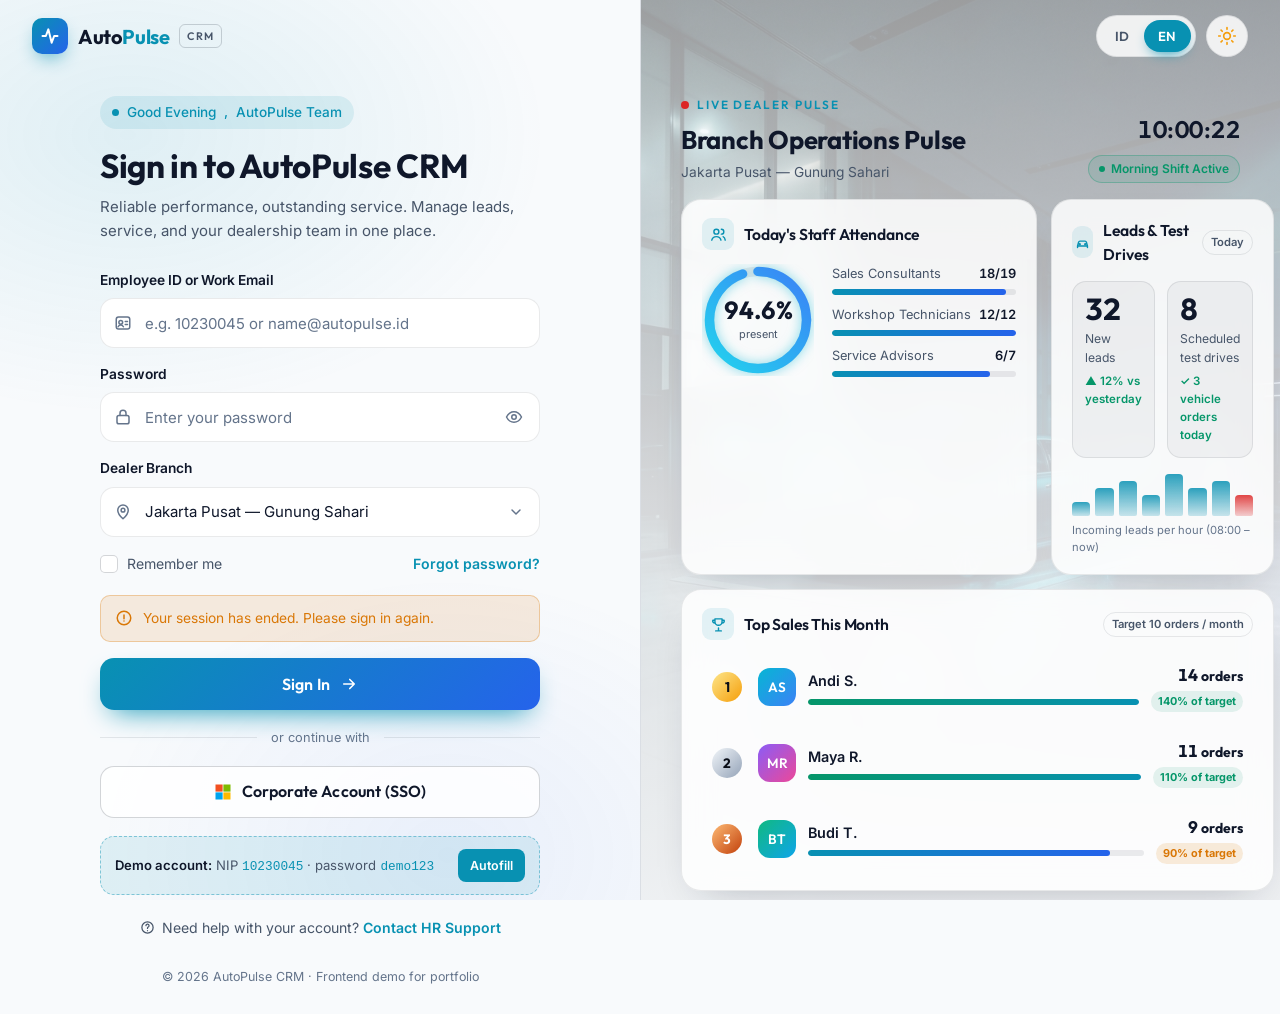
==== commit 8ac9a734: "feat(dashboard): activate all 5 sub-views and polish Indonesian translations" ====
--- a/dashboard.html
+++ b/dashboard.html
@@ -63,27 +63,22 @@
         <button type="button" class="nav-item" data-nav="attendance">
           <svg class="nav-icon" viewBox="0 0 24 24" fill="none" stroke="currentColor" stroke-width="2" stroke-linecap="round" stroke-linejoin="round" aria-hidden="true"><path d="M17 21v-2a4 4 0 0 0-4-4H5a4 4 0 0 0-4 4v2"/><circle cx="9" cy="7" r="4"/><path d="M23 21v-2a4 4 0 0 0-3-3.87"/><path d="M16 3.13a4 4 0 0 1 0 7.75"/></svg>
           <span class="nav-label" data-i18n="nav_attendance">Presensi Staf</span>
-          <span class="soon-badge" data-i18n="comingSoon">Segera hadir</span>
         </button>
         <button type="button" class="nav-item" data-nav="commission">
           <svg class="nav-icon" viewBox="0 0 24 24" fill="none" stroke="currentColor" stroke-width="2" stroke-linecap="round" stroke-linejoin="round" aria-hidden="true"><line x1="12" y1="1" x2="12" y2="23"/><path d="M17 5H9.5a3.5 3.5 0 0 0 0 7h5a3.5 3.5 0 0 1 0 7H6"/></svg>
           <span class="nav-label" data-i18n="nav_commission">Insentif SPK</span>
-          <span class="soon-badge" data-i18n="comingSoon">Segera hadir</span>
         </button>
         <button type="button" class="nav-item" data-nav="team">
           <svg class="nav-icon" viewBox="0 0 24 24" fill="none" stroke="currentColor" stroke-width="2" stroke-linecap="round" stroke-linejoin="round" aria-hidden="true"><rect x="2" y="7" width="20" height="14" rx="2" ry="2"/><path d="M16 21V5a2 2 0 0 0-2-2h-4a2 2 0 0 0-2 2v16"/></svg>
           <span class="nav-label" data-i18n="nav_team">Direktori Tim</span>
-          <span class="soon-badge" data-i18n="comingSoon">Segera hadir</span>
         </button>
         <button type="button" class="nav-item" data-nav="leads">
           <svg class="nav-icon" viewBox="0 0 24 24" fill="none" stroke="currentColor" stroke-width="2" stroke-linecap="round" stroke-linejoin="round" aria-hidden="true"><path d="M14 2H6a2 2 0 0 0-2 2v16a2 2 0 0 0 2 2h12a2 2 0 0 0 2-2V8z"/><polyline points="14 2 14 8 20 8"/><line x1="16" y1="13" x2="8" y2="13"/><line x1="16" y1="17" x2="8" y2="17"/><polyline points="10 9 9 9 8 9"/></svg>
           <span class="nav-label" data-i18n="nav_leads">Pipeline Prospek</span>
-          <span class="soon-badge" data-i18n="comingSoon">Segera hadir</span>
         </button>
         <button type="button" class="nav-item" data-nav="reports">
           <svg class="nav-icon" viewBox="0 0 24 24" fill="none" stroke="currentColor" stroke-width="2" stroke-linecap="round" stroke-linejoin="round" aria-hidden="true"><path d="M21.21 15.89A10 10 0 1 1 8 2.83"/><path d="M22 12A10 10 0 0 0 12 2v10z"/></svg>
           <span class="nav-label" data-i18n="nav_reports">Laporan Cabang</span>
-          <span class="soon-badge" data-i18n="comingSoon">Segera hadir</span>
         </button>
       </nav>
 
@@ -166,90 +161,291 @@
 
       <!-- Main content body -->
       <main id="main-content" class="dash-content" tabindex="-1">
-        <!-- KPI Row -->
-        <section id="kpi-grid" class="kpi-grid" aria-label="Indikator Kinerja Utama">
-          <!-- Rendered dynamically by JS -->
-        </section>
-
-        <!-- Operational Grid (Charts, Table, Feed) -->
-        <div class="dash-grid">
-          <!-- Main Chart Card -->
-          <article id="chart-card" class="dash-card card-chart">
+        <!-- ==================== SUB-VIEW 0: OVERVIEW ==================== -->
+        <div id="view-overview" class="subview-panel">
+          <!-- KPI Row -->
+          <section id="kpi-grid" class="kpi-grid" aria-label="Indikator Kinerja Utama">
+            <!-- Rendered dynamically by JS -->
+          </section>
+
+          <!-- Operational Grid (Charts, Table, Feed) -->
+          <div class="dash-grid">
+            <!-- Main Chart Card -->
+            <article id="chart-card" class="dash-card card-chart">
+              <div class="card-header">
+                <div class="card-title-group">
+                  <h2 id="chart-title" class="card-title" data-i18n="chartAttendanceTitle">Tren Kehadiran 30 Hari per Divisi</h2>
+                </div>
+                <div class="card-actions">
+                  <div id="range-group" class="range-btn-group" role="group" aria-label="Rentang Waktu">
+                    <button type="button" class="range-btn" data-range="7" data-i18n="range7">7 Hari</button>
+                    <button type="button" class="range-btn is-active" data-range="30" data-i18n="range30" aria-pressed="true">30 Hari</button>
+                  </div>
+                </div>
+              </div>
+              <div id="chart-legend" class="chart-legend" role="group" aria-label="Filter Seri Grafik"></div>
+              <div id="chart-body" class="chart-body" role="img" aria-label="Grafik data operasional"></div>
+              <div id="chart-tooltip" class="chart-tooltip" role="status" aria-live="polite" hidden></div>
+              <div id="chart-sr" class="sr-only"></div>
+            </article>
+
+            <!-- Side Card (Donut / Gauge) -->
+            <article id="side-card" class="dash-card card-side">
+              <div class="card-header">
+                <h2 id="side-title" class="card-title" data-i18n="sideDonutTitle">Komposisi Status Staf Hari Ini</h2>
+              </div>
+              <div id="side-body" class="side-body" role="img" aria-label="Grafik ringkasan status"></div>
+              <div id="side-legend" class="side-legend"></div>
+            </article>
+
+            <!-- Detail Table Card -->
+            <article id="table-card" class="dash-card card-table">
+              <div class="card-header">
+                <div class="card-title-group">
+                  <h2 id="table-title" class="card-title" data-i18n="tableStaffTitle">Status Kehadiran &amp; Skor KPI Staf</h2>
+                </div>
+                <div class="card-actions table-tools">
+                  <div class="search-input-wrapper">
+                    <svg class="search-icon" viewBox="0 0 24 24" fill="none" stroke="currentColor" stroke-width="2" stroke-linecap="round" stroke-linejoin="round" aria-hidden="true"><circle cx="11" cy="11" r="8"/><line x1="21" y1="21" x2="16.65" y2="16.65"/></svg>
+                    <input type="search" id="table-search" class="dash-search-input" data-i18n-placeholder="searchPlaceholder" placeholder="Cari nama staf atau wiraniaga…">
+                  </div>
+                  <div class="select-wrapper">
+                    <label for="division-filter" class="sr-only" data-i18n="filterDivision">Divisi</label>
+                    <select id="division-filter" class="dash-select" data-i18n-aria="filterDivision" aria-label="Divisi">
+                      <option value="all" data-i18n="allDivisions">Semua Divisi</option>
+                      <option value="sales" data-i18n="div_sales">Sales Consultant</option>
+                      <option value="tech" data-i18n="div_tech">Teknisi Bengkel</option>
+                      <option value="sa" data-i18n="div_sa">Service Advisor</option>
+                    </select>
+                  </div>
+                </div>
+              </div>
+              <div class="table-wrap">
+                <table id="data-table" class="dash-table">
+                  <thead id="table-head"></thead>
+                  <tbody id="table-body"></tbody>
+                </table>
+              </div>
+              <div class="table-footer">
+                <p id="table-count" class="table-count"></p>
+                <div id="table-empty" class="empty-box" hidden>
+                  <p data-i18n="tableEmpty">Tidak ada data staf yang sesuai dengan filter pencarian.</p>
+                </div>
+              </div>
+            </article>
+
+            <!-- Activity / Queue Feed Card -->
+            <article id="feed-card" class="dash-card card-feed">
+              <div class="card-header">
+                <div class="feed-title-wrap">
+                  <h2 id="feed-title" class="card-title" data-i18n="feedLeaveTitle">Pengajuan Cuti Menunggu Persetujuan</h2>
+                  <span id="feed-count" class="badge-count">4</span>
+                </div>
+              </div>
+              <ul id="feed-list" class="feed-list" role="list"></ul>
+              <div id="feed-empty" class="empty-box" hidden>
+                <p data-i18n="feedEmpty">Semua pengajuan telah diproses.</p>
+              </div>
+            </article>
+          </div>
+        </div>
+
+        <!-- ==================== SUB-VIEW 1: ATTENDANCE ==================== -->
+        <div id="view-attendance" class="subview-panel" hidden>
+          <div id="att-summary-grid" class="kpi-grid"></div>
+
+          <article class="dash-card subview-card">
             <div class="card-header">
               <div class="card-title-group">
-                <h2 id="chart-title" class="card-title" data-i18n="chartAttendanceTitle">Tren Kehadiran 30 Hari per Divisi</h2>
-              </div>
-              <div class="card-actions">
-                <div id="range-group" class="range-btn-group" role="group" aria-label="Rentang Waktu">
-                  <button type="button" class="range-btn" data-range="7" data-i18n="range7">7 Hari</button>
-                  <button type="button" class="range-btn is-active" data-range="30" data-i18n="range30" aria-pressed="true">30 Hari</button>
-                </div>
-              </div>
-            </div>
-            <div id="chart-legend" class="chart-legend" role="group" aria-label="Filter Seri Grafik"></div>
-            <div id="chart-body" class="chart-body" role="img" aria-label="Grafik data operasional"></div>
-            <div id="chart-tooltip" class="chart-tooltip" role="status" aria-live="polite" hidden></div>
-            <div id="chart-sr" class="sr-only"></div>
-          </article>
-
-          <!-- Side Card (Donut / Gauge) -->
-          <article id="side-card" class="dash-card card-side">
-            <div class="card-header">
-              <h2 id="side-title" class="card-title" data-i18n="sideDonutTitle">Komposisi Status Staf Hari Ini</h2>
-            </div>
-            <div id="side-body" class="side-body" role="img" aria-label="Grafik ringkasan status"></div>
-            <div id="side-legend" class="side-legend"></div>
-          </article>
-
-          <!-- Detail Table Card -->
-          <article id="table-card" class="dash-card card-table">
-            <div class="card-header">
-              <div class="card-title-group">
-                <h2 id="table-title" class="card-title" data-i18n="tableStaffTitle">Status Kehadiran &amp; Skor KPI Staf</h2>
+                <h2 class="card-title" data-i18n="att_card_log">Catatan Presensi &amp; Jam Kerja Harian</h2>
               </div>
               <div class="card-actions table-tools">
                 <div class="search-input-wrapper">
                   <svg class="search-icon" viewBox="0 0 24 24" fill="none" stroke="currentColor" stroke-width="2" stroke-linecap="round" stroke-linejoin="round" aria-hidden="true"><circle cx="11" cy="11" r="8"/><line x1="21" y1="21" x2="16.65" y2="16.65"/></svg>
-                  <input type="search" id="table-search" class="dash-search-input" data-i18n-placeholder="searchPlaceholder" placeholder="Cari nama staf atau wiraniaga…">
+                  <input type="search" id="att-search" class="dash-search-input" data-i18n-placeholder="searchPlaceholder" placeholder="Cari nama staf atau wiraniaga…">
                 </div>
                 <div class="select-wrapper">
-                  <label for="division-filter" class="sr-only" data-i18n="filterDivision">Divisi</label>
-                  <select id="division-filter" class="dash-select" data-i18n-aria="filterDivision" aria-label="Divisi">
-                    <option value="all" data-i18n="allDivisions">Semua Divisi</option>
-                    <option value="sales" data-i18n="div_sales">Sales Consultant</option>
-                    <option value="tech" data-i18n="div_tech">Teknisi Bengkel</option>
-                    <option value="sa" data-i18n="div_sa">Service Advisor</option>
+                  <select id="att-status-filter" class="dash-select">
+                    <option value="all">Semua Status</option>
+                    <option value="present">Hadir Tepat Waktu</option>
+                    <option value="late">Terlambat</option>
+                    <option value="leave">Cuti Resmi</option>
+                    <option value="sick">Izin Sakit</option>
                   </select>
                 </div>
+                <button type="button" id="btn-export-att" class="btn btn-outline btn-compact">
+                  <svg width="16" height="16" viewBox="0 0 24 24" fill="none" stroke="currentColor" stroke-width="2" stroke-linecap="round" stroke-linejoin="round" aria-hidden="true"><path d="M21 15v4a2 2 0 0 1-2 2H5a2 2 0 0 1-2-2v-4"/><polyline points="7 10 12 15 17 10"/><line x1="12" y1="15" x2="12" y2="3"/></svg>
+                  <span data-i18n="att_btn_export">Ekspor Presensi (Excel)</span>
+                </button>
               </div>
             </div>
             <div class="table-wrap">
-              <table id="data-table" class="dash-table">
-                <thead id="table-head"></thead>
-                <tbody id="table-body"></tbody>
+              <table id="att-table" class="dash-table">
+                <thead id="att-table-head"></thead>
+                <tbody id="att-table-body"></tbody>
               </table>
             </div>
             <div class="table-footer">
-              <p id="table-count" class="table-count"></p>
-              <div id="table-empty" class="empty-box" hidden>
+              <p id="att-count" class="table-count"></p>
+              <div id="att-empty" class="empty-box" hidden>
                 <p data-i18n="tableEmpty">Tidak ada data staf yang sesuai dengan filter pencarian.</p>
               </div>
             </div>
           </article>
-
-          <!-- Activity / Queue Feed Card -->
-          <article id="feed-card" class="dash-card card-feed">
+        </div>
+
+        <!-- ==================== SUB-VIEW 2: COMMISSION ==================== -->
+        <div id="view-commission" class="subview-panel" hidden>
+          <div id="comm-summary-grid" class="kpi-grid"></div>
+
+          <div id="comm-rule-box" class="info-banner">
+            <svg width="20" height="20" viewBox="0 0 24 24" fill="none" stroke="currentColor" stroke-width="2" stroke-linecap="round" stroke-linejoin="round" aria-hidden="true"><circle cx="12" cy="12" r="10"/><line x1="12" y1="16" x2="12" y2="12"/><line x1="12" y1="8" x2="12.01" y2="8"/></svg>
+            <span data-i18n="comm_rule_note">Ketentuan: Komisi Rp 1.500.000/SPK + bonus akselerator Rp 500.000/unit untuk pencapaian di atas 10 unit.</span>
+          </div>
+
+          <article class="dash-card subview-card">
             <div class="card-header">
-              <div class="feed-title-wrap">
-                <h2 id="feed-title" class="card-title" data-i18n="feedLeaveTitle">Pengajuan Cuti Menunggu Persetujuan</h2>
-                <span id="feed-count" class="badge-count">4</span>
-              </div>
-            </div>
-            <ul id="feed-list" class="feed-list" role="list"></ul>
-            <div id="feed-empty" class="empty-box" hidden>
-              <p data-i18n="feedEmpty">Semua pengajuan telah diproses.</p>
+              <div class="card-title-group">
+                <h2 class="card-title" data-i18n="comm_card_table">Rincian Insentif per Wiraniaga</h2>
+              </div>
+              <div class="card-actions">
+                <button type="button" id="btn-submit-payroll" class="btn btn-primary btn-compact">
+                  <svg width="16" height="16" viewBox="0 0 24 24" fill="none" stroke="currentColor" stroke-width="2" stroke-linecap="round" stroke-linejoin="round" aria-hidden="true"><path d="M22 11.08V12a10 10 0 1 1-5.93-9.14"/><polyline points="22 4 12 14.01 9 11.01"/></svg>
+                  <span data-i18n="comm_btn_payroll">Ajukan Batch Payroll</span>
+                </button>
+              </div>
+            </div>
+            <div class="table-wrap">
+              <table id="comm-table" class="dash-table">
+                <thead id="comm-table-head"></thead>
+                <tbody id="comm-table-body"></tbody>
+              </table>
+            </div>
+            <div class="table-footer">
+              <p id="comm-count" class="table-count"></p>
             </div>
           </article>
+        </div>
+
+        <!-- ==================== SUB-VIEW 3: TEAM DIRECTORY ==================== -->
+        <div id="view-team" class="subview-panel" hidden>
+          <div class="team-toolbar">
+            <div class="search-input-wrapper">
+              <svg class="search-icon" viewBox="0 0 24 24" fill="none" stroke="currentColor" stroke-width="2" stroke-linecap="round" stroke-linejoin="round" aria-hidden="true"><circle cx="11" cy="11" r="8"/><line x1="21" y1="21" x2="16.65" y2="16.65"/></svg>
+              <input type="search" id="team-search" class="dash-search-input" data-i18n-placeholder="team_search_ph" placeholder="Cari nama staf, jabatan, atau NIP…">
+            </div>
+            <div class="select-wrapper">
+              <select id="team-division-filter" class="dash-select">
+                <option value="all" data-i18n="team_filter_all">Semua Karyawan</option>
+                <option value="sales" data-i18n="div_sales">Sales Consultant</option>
+                <option value="tech" data-i18n="div_tech">Teknisi Bengkel</option>
+                <option value="sa" data-i18n="div_sa">Service Advisor</option>
+              </select>
+            </div>
+          </div>
+
+          <div id="team-grid" class="team-cards-grid"></div>
+          <div id="team-empty" class="empty-box" hidden>
+            <p data-i18n="tableEmpty">Tidak ada data staf yang sesuai dengan filter pencarian.</p>
+          </div>
+        </div>
+
+        <!-- ==================== SUB-VIEW 4: LEADS PIPELINE ==================== -->
+        <div id="view-leads" class="subview-panel" hidden>
+          <div id="leads-funnel-grid" class="funnel-grid"></div>
+
+          <article class="dash-card subview-card">
+            <div class="card-header">
+              <div class="card-title-group">
+                <h2 class="card-title" data-i18n="leads_card_table">Daftar Pelanggan Prospektif Aktif</h2>
+              </div>
+              <div class="card-actions table-tools">
+                <div class="search-input-wrapper">
+                  <svg class="search-icon" viewBox="0 0 24 24" fill="none" stroke="currentColor" stroke-width="2" stroke-linecap="round" stroke-linejoin="round" aria-hidden="true"><circle cx="11" cy="11" r="8"/><line x1="21" y1="21" x2="16.65" y2="16.65"/></svg>
+                  <input type="search" id="leads-search" class="dash-search-input" placeholder="Cari pelanggan, model mobil, atau sales…">
+                </div>
+                <button type="button" id="btn-add-lead" class="btn btn-primary btn-compact">
+                  <svg width="16" height="16" viewBox="0 0 24 24" fill="none" stroke="currentColor" stroke-width="2" stroke-linecap="round" stroke-linejoin="round" aria-hidden="true"><line x1="12" y1="5" x2="12" y2="19"/><line x1="5" y1="12" x2="19" y2="12"/></svg>
+                  <span data-i18n="leads_btn_add">Tambah Prospek Baru</span>
+                </button>
+              </div>
+            </div>
+            <div class="table-wrap">
+              <table id="leads-table" class="dash-table">
+                <thead id="leads-table-head"></thead>
+                <tbody id="leads-table-body"></tbody>
+              </table>
+            </div>
+            <div class="table-footer">
+              <p id="leads-count" class="table-count"></p>
+              <div id="leads-empty" class="empty-box" hidden>
+                <p data-i18n="tableEmpty">Tidak ada data staf yang sesuai dengan filter pencarian.</p>
+              </div>
+            </div>
+          </article>
+        </div>
+
+        <!-- ==================== SUB-VIEW 5: BRANCH REPORTS ==================== -->
+        <div id="view-reports" class="subview-panel" hidden>
+          <div class="reports-header-card dash-card">
+            <div class="reports-header-info">
+              <span class="report-tag" data-i18n="rep_month_label">Periode: Oktober 2026</span>
+              <h2 class="reports-header-title" data-i18n="rep_header">Ringkasan Laporan Operasional Bulanan</h2>
+            </div>
+            <div class="reports-header-actions">
+              <button type="button" id="btn-download-pdf" class="btn btn-outline btn-compact">
+                <svg width="16" height="16" viewBox="0 0 24 24" fill="none" stroke="currentColor" stroke-width="2" stroke-linecap="round" stroke-linejoin="round" aria-hidden="true"><path d="M14 2H6a2 2 0 0 0-2 2v16a2 2 0 0 0 2 2h12a2 2 0 0 0 2-2V8z"/><polyline points="14 2 14 8 20 8"/><line x1="16" y1="13" x2="8" y2="13"/><line x1="16" y1="17" x2="8" y2="17"/></svg>
+                <span data-i18n="rep_btn_pdf">Unduh Laporan Resmi (PDF)</span>
+              </button>
+              <button type="button" id="btn-download-excel" class="btn btn-primary btn-compact">
+                <svg width="16" height="16" viewBox="0 0 24 24" fill="none" stroke="currentColor" stroke-width="2" stroke-linecap="round" stroke-linejoin="round" aria-hidden="true"><path d="M21 15v4a2 2 0 0 1-2 2H5a2 2 0 0 1-2-2v-4"/><polyline points="7 10 12 15 17 10"/><line x1="12" y1="15" x2="12" y2="3"/></svg>
+                <span data-i18n="rep_btn_excel">Ekspor Data Analitik (Excel)</span>
+              </button>
+            </div>
+          </div>
+
+          <div id="rep-kpi-grid" class="kpi-grid"></div>
+
+          <div class="reports-grid">
+            <article id="rep-summary-card" class="dash-card">
+              <div class="card-header">
+                <h3 class="card-title" data-i18n="rep_header">Ringkasan Laporan Operasional Bulanan</h3>
+              </div>
+              <div class="card-body-padded">
+                <div class="report-stats-list">
+                  <div class="report-stat-item">
+                    <span class="report-stat-label" data-i18n="rep_sales_score">Pencapaian Target Penjualan (SPK)</span>
+                    <strong id="rep-stat-spk" class="report-stat-val">—</strong>
+                  </div>
+                  <div class="report-stat-item">
+                    <span class="report-stat-label" data-i18n="rep_service_score">Volume Unit Servis Bengkel</span>
+                    <strong id="rep-stat-service" class="report-stat-val">—</strong>
+                  </div>
+                  <div class="report-stat-item">
+                    <span class="report-stat-label" data-i18n="rep_csat_score">Skor Kepuasan Pelanggan (CSAT)</span>
+                    <strong id="rep-stat-csat" class="report-stat-val">—</strong>
+                  </div>
+                  <div class="report-stat-item">
+                    <span class="report-stat-label" data-i18n="rep_parts_score">Efisiensi Perputaran Sparepart</span>
+                    <strong id="rep-stat-parts" class="report-stat-val">—</strong>
+                  </div>
+                  <div class="report-stat-item">
+                    <span class="report-stat-label" data-i18n="rep_sop_score">Kepatuhan SOP &amp; Audit Dealer</span>
+                    <strong id="rep-stat-sop" class="report-stat-val">—</strong>
+                  </div>
+                </div>
+              </div>
+            </article>
+
+            <article class="dash-card">
+              <div class="card-header">
+                <h3 class="card-title" data-i18n="rep_highlights">Sorotan Utama Operasional Cabang</h3>
+              </div>
+              <div class="card-body-padded">
+                <ul id="rep-highlights-list" class="highlights-list"></ul>
+              </div>
+            </article>
+          </div>
         </div>
 
         <footer class="dash-footer">
--- a/dashboard.css
+++ b/dashboard.css
@@ -0,0 +1,1537 @@
+/* ==========================================================================
+   AutoPulse CRM — Dashboard Stylesheet
+   Inherits design tokens and base themes from styles.css
+   Scoped under .page-dashboard to prevent conflicts with login page
+   ========================================================================== */
+
+/* ---------- 1. Dashboard Scoped Tokens ---------- */
+.page-dashboard {
+  --sidebar-w: 260px;
+  --dash-topbar-h: 72px;
+  --series-1: var(--accent-primary);
+  --series-2: var(--accent-secondary);
+  --series-3: #8B5CF6;
+  --late: var(--warning);
+  min-height: 100vh;
+  background-color: var(--bg-primary);
+  color: var(--text-primary);
+  font-family: var(--font-body);
+}
+
+/* Skip link for keyboard accessibility */
+.skip-link {
+  position: fixed;
+  top: -100px;
+  left: 20px;
+  z-index: 1000;
+  padding: 10px 18px;
+  background: var(--accent-primary);
+  color: #0A0E17;
+  font-weight: 600;
+  border-radius: var(--radius-sm);
+  box-shadow: 0 4px 14px rgba(0, 0, 0, 0.35);
+  text-decoration: none;
+  transition: top 0.2s var(--ease-out);
+}
+
+.skip-link:focus {
+  top: 16px;
+}
+
+/* ---------- 2. Layout Shell ---------- */
+.dash-shell {
+  display: flex;
+  min-height: 100vh;
+  position: relative;
+}
+
+/* ---------- 3. Sidebar Navigation ---------- */
+.dash-sidebar {
+  width: var(--sidebar-w);
+  flex-shrink: 0;
+  background: var(--bg-card-solid);
+  border-right: 1px solid var(--border-color);
+  display: flex;
+  flex-direction: column;
+  position: sticky;
+  top: 0;
+  height: 100vh;
+  z-index: 40;
+  transition: transform 0.3s var(--ease-out);
+  backdrop-filter: blur(16px);
+  -webkit-backdrop-filter: blur(16px);
+}
+
+.sidebar-header {
+  height: var(--dash-topbar-h);
+  padding: 0 20px;
+  display: flex;
+  align-items: center;
+  justify-content: space-between;
+  border-bottom: 1px solid var(--border-color);
+}
+
+.brand-sub {
+  font-size: 0.76rem;
+  color: var(--text-muted);
+  text-transform: uppercase;
+  letter-spacing: 0.06em;
+  padding: 14px 20px 4px;
+  margin: 0;
+  font-weight: 600;
+}
+
+.sidebar-close-btn {
+  display: none;
+  background: transparent;
+  border: none;
+  color: var(--text-secondary);
+  padding: 6px;
+  border-radius: var(--radius-sm);
+}
+
+.sidebar-close-btn:hover {
+  color: var(--text-primary);
+  background: var(--bg-hover);
+}
+
+.side-nav {
+  padding: 12px 14px;
+  flex: 1;
+  display: flex;
+  flex-direction: column;
+  gap: 6px;
+  overflow-y: auto;
+}
+
+.nav-item {
+  display: flex;
+  align-items: center;
+  gap: 12px;
+  width: 100%;
+  padding: 10px 14px;
+  border-radius: var(--radius-md);
+  border: none;
+  background: transparent;
+  color: var(--text-secondary);
+  font-size: 0.92rem;
+  font-weight: 500;
+  text-align: left;
+  transition: var(--theme-transition);
+  position: relative;
+}
+
+.nav-item:hover {
+  background: var(--bg-hover);
+  color: var(--text-primary);
+}
+
+.nav-item.is-active {
+  background: var(--accent-soft);
+  color: var(--accent-primary-strong);
+  font-weight: 600;
+}
+
+.nav-item.is-active::before {
+  content: "";
+  position: absolute;
+  left: 0;
+  top: 6px;
+  bottom: 6px;
+  width: 3.5px;
+  background: var(--accent-primary);
+  border-radius: 0 4px 4px 0;
+}
+
+.nav-icon {
+  width: 18px;
+  height: 18px;
+  flex-shrink: 0;
+}
+
+.nav-label {
+  flex: 1;
+}
+
+.soon-badge {
+  font-size: 0.68rem;
+  font-weight: 600;
+  padding: 2px 7px;
+  border-radius: 999px;
+  background: var(--border-color);
+  color: var(--text-muted);
+  letter-spacing: 0.02em;
+}
+
+.sidebar-footer {
+  padding: 16px 20px;
+  border-top: 1px solid var(--border-color);
+  display: flex;
+  align-items: center;
+  gap: 10px;
+  font-size: 0.82rem;
+  color: var(--text-secondary);
+}
+
+.branch-pill-dot {
+  width: 8px;
+  height: 8px;
+  border-radius: 50%;
+  background: var(--accent-primary);
+  box-shadow: 0 0 8px var(--accent-primary);
+}
+
+.sidebar-branch-name {
+  white-space: nowrap;
+  overflow: hidden;
+  text-overflow: ellipsis;
+}
+
+.sidebar-backdrop {
+  display: none;
+  position: fixed;
+  inset: 0;
+  background: rgba(0, 0, 0, 0.65);
+  backdrop-filter: blur(4px);
+  z-index: 35;
+}
+
+/* ---------- 4. Main Column & Top Bar ---------- */
+.dash-main-wrap {
+  flex: 1;
+  min-width: 0;
+  display: flex;
+  flex-direction: column;
+}
+
+.dash-topbar {
+  height: var(--dash-topbar-h);
+  background: color-mix(in srgb, var(--bg-primary) 85%, transparent);
+  border-bottom: 1px solid var(--border-color);
+  backdrop-filter: blur(16px);
+  -webkit-backdrop-filter: blur(16px);
+  position: sticky;
+  top: 0;
+  z-index: 30;
+  padding: 0 28px;
+  display: flex;
+  align-items: center;
+  justify-content: space-between;
+  gap: 16px;
+}
+
+.topbar-left {
+  display: flex;
+  align-items: center;
+  gap: 16px;
+  min-width: 0;
+}
+
+.menu-toggle-btn {
+  display: none;
+  background: transparent;
+  border: 1px solid var(--border-color);
+  color: var(--text-primary);
+  padding: 7px;
+  border-radius: var(--radius-sm);
+  align-items: center;
+  justify-content: center;
+}
+
+.topbar-title-group {
+  min-width: 0;
+}
+
+.dash-topbar h1 {
+  font-size: 1.25rem;
+  font-weight: 700;
+  line-height: 1.2;
+  margin: 0;
+  white-space: nowrap;
+  overflow: hidden;
+  text-overflow: ellipsis;
+}
+
+.topbar-sub {
+  font-size: 0.8rem;
+  color: var(--text-muted);
+  margin: 2px 0 0;
+  white-space: nowrap;
+  overflow: hidden;
+  text-overflow: ellipsis;
+}
+
+.topbar-controls {
+  display: flex;
+  align-items: center;
+  gap: 10px;
+  flex-shrink: 0;
+}
+
+.dash-select {
+  background: var(--bg-input);
+  border: 1px solid var(--border-color);
+  border-radius: var(--radius-md);
+  color: var(--text-primary);
+  padding: 7px 30px 7px 12px;
+  font-size: 0.85rem;
+  font-weight: 500;
+  appearance: none;
+  background-image: url("data:image/svg+xml,%3Csvg xmlns='http://www.w3.org/2000/svg' width='12' height='12' viewBox='0 0 24 24' fill='none' stroke='%2394A3B8' stroke-width='2.2'%3E%3Cpath d='M6 9l6 6 6-6'/%3E%3C/svg%3E");
+  background-repeat: no-repeat;
+  background-position: right 10px center;
+  cursor: pointer;
+  transition: var(--theme-transition);
+}
+
+.dash-select:hover,
+.dash-select:focus {
+  border-color: var(--accent-primary);
+}
+
+.dash-icon-btn {
+  position: relative;
+  background: var(--bg-hover);
+  border: 1px solid var(--border-color);
+  color: var(--text-secondary);
+  border-radius: var(--radius-md);
+  padding: 8px;
+  display: inline-flex;
+  align-items: center;
+  justify-content: center;
+  transition: var(--theme-transition);
+}
+
+.dash-icon-btn:hover {
+  color: var(--text-primary);
+  border-color: var(--accent-primary);
+}
+
+.notif-badge {
+  position: absolute;
+  top: -4px;
+  right: -4px;
+  width: 17px;
+  height: 17px;
+  background: var(--accent-action);
+  color: #fff;
+  border-radius: 50%;
+  font-size: 0.65rem;
+  font-weight: 700;
+  display: flex;
+  align-items: center;
+  justify-content: center;
+  border: 2px solid var(--bg-primary);
+}
+
+.user-menu-wrapper {
+  position: relative;
+}
+
+.user-menu-btn {
+  display: flex;
+  align-items: center;
+  gap: 8px;
+  background: transparent;
+  border: 1px solid var(--border-color);
+  border-radius: 999px;
+  padding: 3px 10px 3px 3px;
+  cursor: pointer;
+  transition: var(--theme-transition);
+}
+
+.user-menu-btn:hover {
+  border-color: var(--accent-primary);
+}
+
+.user-avatar {
+  width: 32px;
+  height: 32px;
+  border-radius: 50%;
+  background: linear-gradient(135deg, var(--accent-primary), var(--accent-secondary));
+  color: #fff;
+  font-weight: 700;
+  font-size: 0.8rem;
+  display: flex;
+  align-items: center;
+  justify-content: center;
+  letter-spacing: 0.04em;
+}
+
+.user-caret {
+  font-size: 0.75rem;
+  color: var(--text-muted);
+}
+
+.user-menu-dropdown {
+  position: absolute;
+  right: 0;
+  top: calc(100% + 8px);
+  width: 220px;
+  background: var(--bg-card-solid);
+  border: 1px solid var(--border-strong);
+  border-radius: var(--radius-md);
+  padding: 12px;
+  box-shadow: 0 14px 35px -10px rgba(0, 0, 0, 0.5);
+  z-index: 50;
+  animation: pop-in 0.2s var(--ease-out);
+}
+
+.user-menu-info {
+  padding: 4px 6px 10px;
+  display: flex;
+  flex-direction: column;
+  gap: 4px;
+}
+
+.user-menu-info strong {
+  font-size: 0.95rem;
+  color: var(--text-primary);
+}
+
+.user-role-tag {
+  font-size: 0.78rem;
+  color: var(--accent-primary);
+  font-weight: 600;
+}
+
+.user-menu-divider {
+  height: 1px;
+  background: var(--border-color);
+  margin: 6px 0;
+}
+
+.menu-item {
+  width: 100%;
+  padding: 8px 10px;
+  border-radius: var(--radius-sm);
+  background: transparent;
+  border: none;
+  display: flex;
+  align-items: center;
+  gap: 10px;
+  font-size: 0.88rem;
+  font-weight: 500;
+  color: var(--text-primary);
+  text-align: left;
+  transition: background 0.15s ease;
+}
+
+.menu-item:hover {
+  background: var(--bg-hover);
+}
+
+.menu-item-danger {
+  color: var(--danger);
+}
+
+.menu-item-danger:hover {
+  background: var(--danger-soft);
+}
+
+/* ---------- 5. Content & Cards Grid ---------- */
+.dash-content {
+  padding: 24px 28px 48px;
+  max-width: 1440px;
+  margin: 0 auto;
+  width: 100%;
+  box-sizing: border-box;
+}
+
+/* KPI Cards 4-Column Grid */
+.kpi-grid {
+  display: grid;
+  grid-template-columns: repeat(4, minmax(0, 1fr));
+  gap: 16px;
+  margin-bottom: 24px;
+}
+
+.kpi-card {
+  background: var(--bg-card);
+  border: 1px solid var(--border-color);
+  border-radius: var(--radius-lg);
+  padding: 18px 20px;
+  backdrop-filter: blur(14px);
+  -webkit-backdrop-filter: blur(14px);
+  box-shadow: var(--shadow-card);
+  display: flex;
+  flex-direction: column;
+  gap: 12px;
+  position: relative;
+  overflow: hidden;
+  transition: transform 0.25s var(--ease-out), border-color 0.25s ease;
+  animation: rise-in 0.4s var(--ease-out) backwards;
+}
+
+.kpi-card:hover {
+  transform: translateY(-2px);
+  border-color: var(--border-strong);
+}
+
+.kpi-head {
+  display: flex;
+  align-items: flex-start;
+  justify-content: space-between;
+  gap: 8px;
+}
+
+.kpi-icon-chip {
+  width: 36px;
+  height: 36px;
+  border-radius: var(--radius-sm);
+  background: var(--accent-soft);
+  color: var(--accent-primary);
+  display: flex;
+  align-items: center;
+  justify-content: center;
+  flex-shrink: 0;
+}
+
+.kpi-meta {
+  flex: 1;
+}
+
+.kpi-label {
+  font-size: 0.84rem;
+  color: var(--text-secondary);
+  font-weight: 500;
+  margin: 0;
+}
+
+.kpi-hint {
+  font-size: 0.72rem;
+  color: var(--text-muted);
+  margin: 2px 0 0;
+  display: block;
+}
+
+.kpi-body {
+  display: flex;
+  align-items: baseline;
+  justify-content: space-between;
+  gap: 8px;
+}
+
+.kpi-value {
+  font-family: var(--font-display);
+  font-size: 2rem;
+  font-weight: 700;
+  line-height: 1.1;
+  letter-spacing: -0.02em;
+}
+
+.kpi-trend {
+  display: inline-flex;
+  align-items: center;
+  gap: 3px;
+  font-size: 0.78rem;
+  font-weight: 600;
+  padding: 3px 8px;
+  border-radius: 999px;
+  white-space: nowrap;
+}
+
+.kpi-trend.is-good {
+  background: var(--success-soft);
+  color: var(--success);
+}
+
+.kpi-trend.is-bad {
+  background: var(--danger-soft);
+  color: var(--danger);
+}
+
+.kpi-spark {
+  width: 100%;
+  height: 28px;
+  margin-top: 4px;
+}
+
+.kpi-spark polyline {
+  fill: none;
+  stroke: var(--accent-primary);
+  stroke-width: 2.2;
+  stroke-linecap: round;
+  stroke-linejoin: round;
+}
+
+/* 12-Column Dashboard Grid */
+.dash-grid {
+  display: grid;
+  gap: 20px;
+  grid-template-columns: repeat(12, minmax(0, 1fr));
+}
+
+.card-chart { grid-column: span 8; }
+.card-side  { grid-column: span 4; }
+.card-table { grid-column: span 8; }
+.card-feed  { grid-column: span 4; }
+
+.dash-card {
+  background: var(--bg-card);
+  border: 1px solid var(--border-color);
+  border-radius: var(--radius-lg);
+  padding: 22px 24px;
+  backdrop-filter: blur(14px);
+  -webkit-backdrop-filter: blur(14px);
+  box-shadow: var(--shadow-card);
+  display: flex;
+  flex-direction: column;
+  animation: rise-in 0.45s var(--ease-out) backwards;
+}
+
+.card-header {
+  display: flex;
+  align-items: center;
+  justify-content: space-between;
+  gap: 16px;
+  margin-bottom: 18px;
+  flex-wrap: wrap;
+}
+
+.card-title {
+  font-size: 1.08rem;
+  font-weight: 700;
+  margin: 0;
+  color: var(--text-primary);
+}
+
+.card-actions {
+  display: flex;
+  align-items: center;
+  gap: 8px;
+}
+
+.badge-count {
+  font-size: 0.75rem;
+  font-weight: 700;
+  background: var(--accent-soft);
+  color: var(--accent-primary);
+  padding: 2px 8px;
+  border-radius: 999px;
+  margin-left: 8px;
+}
+
+/* Range toggle buttons */
+.range-btn-group {
+  display: inline-flex;
+  background: var(--bg-input);
+  border: 1px solid var(--border-color);
+  border-radius: var(--radius-sm);
+  padding: 2px;
+}
+
+.range-btn {
+  background: transparent;
+  border: none;
+  color: var(--text-secondary);
+  font-size: 0.78rem;
+  font-weight: 600;
+  padding: 4px 10px;
+  border-radius: calc(var(--radius-sm) - 2px);
+  transition: all 0.2s ease;
+}
+
+.range-btn.is-active {
+  background: var(--accent-primary);
+  color: #0A0E17;
+}
+
+/* ---------- 6. SVG Charts & Legends ---------- */
+.chart-legend {
+  display: flex;
+  align-items: center;
+  gap: 12px;
+  margin-bottom: 14px;
+  flex-wrap: wrap;
+}
+
+.legend-btn {
+  display: inline-flex;
+  align-items: center;
+  gap: 6px;
+  background: transparent;
+  border: 1px solid var(--border-color);
+  border-radius: 999px;
+  padding: 3px 10px;
+  font-size: 0.78rem;
+  color: var(--text-secondary);
+  font-weight: 500;
+  cursor: pointer;
+  transition: all 0.2s ease;
+}
+
+.legend-btn:hover {
+  color: var(--text-primary);
+  border-color: var(--border-strong);
+}
+
+.legend-btn[aria-pressed="false"] {
+  opacity: 0.45;
+  text-decoration: line-through;
+}
+
+.legend-dot {
+  width: 9px;
+  height: 9px;
+  border-radius: 50%;
+}
+
+.chart-body {
+  width: 100%;
+  min-height: 260px;
+  position: relative;
+}
+
+.chart-svg {
+  width: 100%;
+  height: auto;
+  overflow: visible;
+}
+
+.grid-line {
+  stroke: var(--border-color);
+  stroke-width: 1;
+  stroke-dasharray: 4 4;
+}
+
+.axis-label {
+  font-size: 11px;
+  fill: var(--text-muted);
+  font-family: var(--font-body);
+}
+
+.chart-tooltip {
+  position: absolute;
+  z-index: 25;
+  background: var(--bg-card-solid);
+  border: 1px solid var(--border-strong);
+  border-radius: var(--radius-sm);
+  padding: 6px 12px;
+  font-size: 0.8rem;
+  color: var(--text-primary);
+  box-shadow: 0 10px 25px -8px rgba(0, 0, 0, 0.5);
+  pointer-events: none;
+  transform: translate(-50%, -100%);
+  margin-top: -10px;
+  white-space: nowrap;
+  animation: pop-in 0.15s var(--ease-out);
+}
+
+/* Side Card: Donut & Gauge */
+.side-body {
+  display: flex;
+  align-items: center;
+  justify-content: center;
+  min-height: 200px;
+  padding: 10px 0;
+}
+
+.donut-svg,
+.gauge-svg {
+  max-width: 220px;
+  height: auto;
+}
+
+.side-legend {
+  display: flex;
+  flex-direction: column;
+  gap: 8px;
+  margin-top: 14px;
+}
+
+.side-legend-row {
+  display: flex;
+  align-items: center;
+  justify-content: space-between;
+  font-size: 0.84rem;
+  padding: 4px 6px;
+  border-radius: var(--radius-sm);
+}
+
+.side-legend-left {
+  display: flex;
+  align-items: center;
+  gap: 8px;
+  color: var(--text-secondary);
+}
+
+.side-legend-value {
+  font-weight: 600;
+  color: var(--text-primary);
+}
+
+/* ---------- 7. Table Component ---------- */
+.table-tools {
+  display: flex;
+  align-items: center;
+  gap: 10px;
+  flex-wrap: wrap;
+}
+
+.search-input-wrapper {
+  position: relative;
+  display: flex;
+  align-items: center;
+}
+
+.search-icon {
+  position: absolute;
+  left: 10px;
+  width: 15px;
+  height: 15px;
+  color: var(--text-muted);
+  pointer-events: none;
+}
+
+.dash-search-input {
+  background: var(--bg-input);
+  border: 1px solid var(--border-color);
+  border-radius: var(--radius-md);
+  color: var(--text-primary);
+  padding: 7px 12px 7px 32px;
+  font-size: 0.85rem;
+  width: 200px;
+  transition: var(--theme-transition);
+}
+
+.dash-search-input:focus {
+  outline: none;
+  border-color: var(--accent-primary);
+  width: 230px;
+}
+
+.table-wrap {
+  overflow-x: auto;
+  margin: 6px -24px 0;
+  padding: 0 24px;
+}
+
+.dash-table {
+  width: 100%;
+  border-collapse: collapse;
+  font-size: 0.88rem;
+  text-align: left;
+}
+
+.dash-table th {
+  padding: 10px 14px;
+  font-size: 0.78rem;
+  font-weight: 600;
+  color: var(--text-muted);
+  text-transform: uppercase;
+  letter-spacing: 0.05em;
+  border-bottom: 1px solid var(--border-color);
+  white-space: nowrap;
+}
+
+.dash-table th button {
+  background: transparent;
+  border: none;
+  font: inherit;
+  color: inherit;
+  display: inline-flex;
+  align-items: center;
+  gap: 5px;
+  padding: 0;
+  cursor: pointer;
+}
+
+.dash-table th button:hover {
+  color: var(--text-primary);
+}
+
+.dash-table td {
+  padding: 12px 14px;
+  border-bottom: 1px solid var(--border-color);
+  color: var(--text-primary);
+  vertical-align: middle;
+}
+
+.dash-table tr:hover td {
+  background: var(--bg-hover);
+}
+
+.staff-cell {
+  display: flex;
+  align-items: center;
+  gap: 10px;
+  font-weight: 500;
+}
+
+.avatar-sm {
+  width: 28px;
+  height: 28px;
+  border-radius: 50%;
+  background: var(--accent-soft);
+  color: var(--accent-primary);
+  font-size: 0.72rem;
+  font-weight: 700;
+  display: flex;
+  align-items: center;
+  justify-content: center;
+}
+
+.badge {
+  display: inline-flex;
+  align-items: center;
+  gap: 4px;
+  padding: 3px 8px;
+  border-radius: 999px;
+  font-size: 0.74rem;
+  font-weight: 600;
+  white-space: nowrap;
+}
+
+.badge.status-present { background: var(--success-soft); color: var(--success); }
+.badge.status-late    { background: rgba(245, 158, 11, 0.14); color: var(--warning); }
+.badge.status-leave   { background: rgba(59, 130, 246, 0.14); color: var(--accent-secondary); }
+.badge.status-sick    { background: var(--danger-soft); color: var(--danger); }
+
+.kpi-score-wrap {
+  display: flex;
+  align-items: center;
+  gap: 8px;
+  min-width: 100px;
+}
+
+.kpi-track {
+  flex: 1;
+  height: 6px;
+  background: var(--gauge-track);
+  border-radius: 999px;
+  overflow: hidden;
+}
+
+.kpi-fill {
+  height: 100%;
+  border-radius: 999px;
+  background: var(--accent-primary);
+  transition: width 0.4s var(--ease-out);
+}
+
+.table-footer {
+  display: flex;
+  align-items: center;
+  justify-content: space-between;
+  padding-top: 14px;
+}
+
+.table-count {
+  font-size: 0.8rem;
+  color: var(--text-muted);
+  margin: 0;
+}
+
+/* ---------- 8. Activity / Leave Feed ---------- */
+.feed-title-wrap {
+  display: flex;
+  align-items: center;
+}
+
+.feed-list {
+  list-style: none;
+  padding: 0;
+  margin: 0;
+  display: flex;
+  flex-direction: column;
+  gap: 12px;
+}
+
+.feed-item {
+  display: flex;
+  flex-direction: column;
+  gap: 10px;
+  padding: 14px;
+  border-radius: var(--radius-md);
+  border: 1px solid var(--border-color);
+  background: var(--bg-hover);
+  transition: all 0.3s var(--ease-out);
+}
+
+.feed-item.is-leaving {
+  opacity: 0;
+  transform: translateX(30px);
+  max-height: 0;
+  padding-top: 0;
+  padding-bottom: 0;
+  margin: 0;
+  overflow: hidden;
+}
+
+.feed-item-top {
+  display: flex;
+  align-items: center;
+  justify-content: space-between;
+  gap: 8px;
+}
+
+.feed-person {
+  display: flex;
+  align-items: center;
+  gap: 8px;
+  font-weight: 600;
+  font-size: 0.9rem;
+}
+
+.feed-meta {
+  font-size: 0.78rem;
+  color: var(--text-muted);
+}
+
+.feed-actions {
+  display: flex;
+  align-items: center;
+  justify-content: flex-end;
+  gap: 8px;
+  padding-top: 4px;
+}
+
+.btn-feed-approve {
+  padding: 5px 12px;
+  font-size: 0.78rem;
+  font-weight: 600;
+  border-radius: var(--radius-sm);
+  background: var(--success);
+  color: #fff;
+  border: none;
+  cursor: pointer;
+  transition: opacity 0.2s;
+}
+
+.btn-feed-approve:hover {
+  opacity: 0.9;
+}
+
+.btn-feed-reject {
+  padding: 5px 12px;
+  font-size: 0.78rem;
+  font-weight: 600;
+  border-radius: var(--radius-sm);
+  background: transparent;
+  color: var(--danger);
+  border: 1px solid var(--danger);
+  cursor: pointer;
+  transition: all 0.2s;
+}
+
+.btn-feed-reject:hover {
+  background: var(--danger-soft);
+}
+
+/* Workshop stall queue items */
+.stall-item {
+  display: flex;
+  align-items: center;
+  justify-content: space-between;
+  padding: 12px 14px;
+  border-radius: var(--radius-md);
+  border: 1px solid var(--border-color);
+  background: var(--bg-hover);
+}
+
+.stall-left {
+  display: flex;
+  align-items: center;
+  gap: 12px;
+}
+
+.stall-badge {
+  font-size: 0.75rem;
+  font-weight: 700;
+  padding: 3px 8px;
+  border-radius: var(--radius-sm);
+  background: var(--accent-soft);
+  color: var(--accent-primary);
+}
+
+.stall-plate {
+  font-weight: 700;
+  font-family: var(--font-display);
+  letter-spacing: 0.04em;
+}
+
+.stall-job {
+  font-size: 0.76rem;
+  color: var(--text-muted);
+}
+
+/* ---------- 9. States, Footer & Toasts ---------- */
+.empty-box {
+  padding: 32px 16px;
+  text-align: center;
+  color: var(--text-muted);
+  font-size: 0.88rem;
+}
+
+.dash-footer {
+  margin-top: 36px;
+  padding-top: 20px;
+  border-top: 1px solid var(--border-color);
+  display: flex;
+  align-items: center;
+  justify-content: space-between;
+  font-size: 0.78rem;
+  color: var(--text-muted);
+  flex-wrap: wrap;
+  gap: 12px;
+}
+
+.toast-region {
+  position: fixed;
+  right: 24px;
+  bottom: 24px;
+  z-index: 90;
+  display: flex;
+  flex-direction: column;
+  gap: 10px;
+  pointer-events: none;
+}
+
+.dash-toast {
+  pointer-events: auto;
+  background: var(--bg-card-solid);
+  border: 1px solid var(--border-strong);
+  border-radius: var(--radius-md);
+  padding: 12px 18px;
+  font-size: 0.88rem;
+  color: var(--text-primary);
+  box-shadow: 0 16px 40px -12px rgba(0, 0, 0, 0.6);
+  display: flex;
+  align-items: center;
+  gap: 10px;
+  animation: pop-in 0.25s var(--ease-out);
+  max-width: 360px;
+}
+
+.dash-toast.is-success {
+  border-left: 4px solid var(--success);
+}
+
+.dash-toast.is-info {
+  border-left: 4px solid var(--accent-primary);
+}
+
+/* ---------- 10. Responsive Breakpoints ---------- */
+@media (max-width: 1279px) {
+  .card-chart { grid-column: span 12; }
+  .card-side  { grid-column: span 12; }
+  .card-table { grid-column: span 12; }
+  .card-feed  { grid-column: span 12; }
+}
+
+@media (max-width: 1023px) {
+  .dash-sidebar {
+    position: fixed;
+    top: 0;
+    bottom: 0;
+    left: 0;
+    transform: translateX(-100%);
+    box-shadow: 0 0 50px rgba(0, 0, 0, 0.7);
+  }
+
+  .dash-sidebar.is-open {
+    transform: translateX(0);
+  }
+
+  .sidebar-close-btn {
+    display: inline-flex;
+  }
+
+  .sidebar-backdrop.is-open {
+    display: block;
+  }
+
+  .menu-toggle-btn {
+    display: inline-flex;
+  }
+
+  .kpi-grid {
+    grid-template-columns: repeat(2, minmax(0, 1fr));
+  }
+}
+
+@media (max-width: 768px) {
+  .dash-topbar {
+    padding: 0 16px;
+    height: auto;
+    padding-top: 12px;
+    padding-bottom: 12px;
+    flex-wrap: wrap;
+  }
+
+  .dash-content {
+    padding: 16px 16px 36px;
+  }
+
+  .topbar-controls {
+    width: 100%;
+    justify-content: flex-end;
+    flex-wrap: wrap;
+    gap: 8px;
+  }
+
+  .dash-search-input {
+    width: 100%;
+  }
+
+  .dash-search-input:focus {
+    width: 100%;
+  }
+
+  .table-tools {
+    width: 100%;
+  }
+}
+
+@media (max-width: 480px) {
+  .kpi-grid {
+    grid-template-columns: 1fr;
+  }
+}
+
+/* ==========================================================================
+   Sub-view Panels & Interactive Modules (Presensi, Komisi, Tim, Prospek, Laporan)
+   ========================================================================== */
+
+.subview-panel {
+  animation: fadeIn 0.25s var(--ease-out);
+}
+
+.subview-panel[hidden] {
+  display: none !important;
+}
+
+.subview-card {
+  margin-top: 20px;
+}
+
+.btn-compact {
+  padding: 7px 14px;
+  font-size: 0.84rem;
+  font-weight: 600;
+  border-radius: var(--radius-md);
+  height: 36px;
+  display: inline-flex;
+  align-items: center;
+  gap: 8px;
+  cursor: pointer;
+}
+
+.info-banner {
+  display: flex;
+  align-items: center;
+  gap: 12px;
+  padding: 12px 18px;
+  background: color-mix(in srgb, var(--accent-primary) 12%, transparent);
+  border: 1px solid color-mix(in srgb, var(--accent-primary) 30%, transparent);
+  border-radius: var(--radius-md);
+  color: var(--text-primary);
+  font-size: 0.88rem;
+  margin-top: 20px;
+  margin-bottom: 20px;
+}
+
+.info-banner svg {
+  color: var(--accent-primary);
+  flex-shrink: 0;
+}
+
+/* Team Directory */
+.team-toolbar {
+  display: flex;
+  align-items: center;
+  gap: 14px;
+  margin-bottom: 20px;
+  flex-wrap: wrap;
+}
+
+.team-cards-grid {
+  display: grid;
+  grid-template-columns: repeat(auto-fill, minmax(280px, 1fr));
+  gap: 18px;
+}
+
+.team-card {
+  background: var(--bg-card);
+  border: 1px solid var(--border-color);
+  border-radius: var(--radius-lg);
+  padding: 20px;
+  display: flex;
+  flex-direction: column;
+  gap: 14px;
+  transition: transform 0.2s var(--ease-out), border-color 0.2s ease, box-shadow 0.2s ease;
+  position: relative;
+  backdrop-filter: blur(12px);
+  -webkit-backdrop-filter: blur(12px);
+}
+
+.team-card:hover {
+  transform: translateY(-2px);
+  border-color: var(--accent-primary);
+  box-shadow: 0 8px 24px rgba(0, 0, 0, 0.25);
+}
+
+.team-card-head {
+  display: flex;
+  align-items: center;
+  gap: 14px;
+}
+
+.team-avatar-wrap {
+  position: relative;
+  flex-shrink: 0;
+}
+
+.team-avatar {
+  width: 48px;
+  height: 48px;
+  border-radius: 50%;
+  background: linear-gradient(135deg, var(--accent-primary), var(--accent-secondary));
+  color: #fff;
+  font-weight: 700;
+  font-size: 1rem;
+  display: flex;
+  align-items: center;
+  justify-content: center;
+}
+
+.team-status-dot {
+  position: absolute;
+  bottom: 0;
+  right: 0;
+  width: 13px;
+  height: 13px;
+  border-radius: 50%;
+  border: 2px solid var(--bg-card-solid);
+}
+
+.team-status-dot.status-present { background: var(--success); }
+.team-status-dot.status-late { background: var(--warning); }
+.team-status-dot.status-leave { background: var(--text-muted); }
+.team-status-dot.status-sick { background: var(--danger); }
+
+.team-info {
+  flex: 1;
+  min-width: 0;
+}
+
+.team-name {
+  font-size: 1rem;
+  font-weight: 700;
+  margin: 0;
+  color: var(--text-primary);
+  white-space: nowrap;
+  overflow: hidden;
+  text-overflow: ellipsis;
+}
+
+.team-role {
+  font-size: 0.78rem;
+  color: var(--text-muted);
+  margin: 2px 0 0;
+  white-space: nowrap;
+  overflow: hidden;
+  text-overflow: ellipsis;
+}
+
+.team-details {
+  display: flex;
+  flex-direction: column;
+  gap: 8px;
+  font-size: 0.82rem;
+  color: var(--text-secondary);
+  border-top: 1px solid var(--border-color);
+  padding-top: 12px;
+}
+
+.team-detail-row {
+  display: flex;
+  justify-content: space-between;
+  align-items: center;
+}
+
+.team-kpi-badge {
+  font-weight: 700;
+  padding: 2px 8px;
+  border-radius: 999px;
+  font-size: 0.78rem;
+}
+
+.team-kpi-badge.high { background: rgba(16, 185, 129, 0.15); color: var(--success); }
+.team-kpi-badge.mid { background: rgba(245, 158, 11, 0.15); color: var(--warning); }
+
+.team-card-actions {
+  margin-top: auto;
+  padding-top: 4px;
+}
+
+.team-contact-btn {
+  width: 100%;
+}
+
+/* Leads Funnel */
+.funnel-grid {
+  display: grid;
+  grid-template-columns: repeat(auto-fit, minmax(180px, 1fr));
+  gap: 14px;
+  margin-bottom: 20px;
+}
+
+.funnel-card {
+  background: var(--bg-card);
+  border: 1px solid var(--border-color);
+  border-radius: var(--radius-md);
+  padding: 16px;
+  display: flex;
+  flex-direction: column;
+  gap: 6px;
+  border-top: 3px solid var(--accent-primary);
+}
+
+.funnel-count {
+  font-size: 1.6rem;
+  font-weight: 800;
+  font-family: var(--font-display);
+  color: var(--text-primary);
+}
+
+.funnel-label {
+  font-size: 0.78rem;
+  font-weight: 600;
+  color: var(--text-muted);
+  text-transform: uppercase;
+  letter-spacing: 0.04em;
+}
+
+.stage-pill {
+  display: inline-block;
+  padding: 3px 10px;
+  border-radius: 999px;
+  font-size: 0.75rem;
+  font-weight: 600;
+}
+
+.stage-pill.stage_inquiry { background: rgba(59, 130, 246, 0.15); color: #60A5FA; }
+.stage-pill.stage_contacted { background: rgba(139, 92, 246, 0.15); color: #A78BFA; }
+.stage-pill.stage_testdrive { background: rgba(245, 158, 11, 0.15); color: #FBBF24; }
+.stage-pill.stage_negotiation { background: rgba(236, 72, 153, 0.15); color: #F472B6; }
+.stage-pill.stage_delivered { background: rgba(16, 185, 129, 0.15); color: #34D399; }
+
+/* Status & Payroll Badges */
+.badge-pill {
+  display: inline-block;
+  padding: 3px 10px;
+  border-radius: 999px;
+  font-size: 0.75rem;
+  font-weight: 600;
+}
+
+.badge-payroll-ready { background: rgba(16, 185, 129, 0.15); color: var(--success); }
+.badge-payroll-review { background: rgba(245, 158, 11, 0.15); color: var(--warning); }
+
+/* Reports View */
+.reports-header-card {
+  padding: 22px 28px;
+  display: flex;
+  justify-content: space-between;
+  align-items: center;
+  gap: 20px;
+  margin-bottom: 20px;
+  flex-wrap: wrap;
+}
+
+.report-tag {
+  display: inline-block;
+  padding: 3px 10px;
+  border-radius: 999px;
+  background: color-mix(in srgb, var(--accent-primary) 15%, transparent);
+  color: var(--accent-primary);
+  font-weight: 600;
+  font-size: 0.78rem;
+  margin-bottom: 6px;
+}
+
+.reports-header-title {
+  font-size: 1.25rem;
+  font-weight: 700;
+  margin: 0;
+}
+
+.reports-header-actions {
+  display: flex;
+  gap: 10px;
+  flex-wrap: wrap;
+}
+
+.reports-grid {
+  display: grid;
+  grid-template-columns: 1fr 1fr;
+  gap: 20px;
+  margin-top: 20px;
+}
+
+@media (max-width: 900px) {
+  .reports-grid {
+    grid-template-columns: 1fr;
+  }
+}
+
+.card-body-padded {
+  padding: 20px;
+}
+
+.report-stats-list {
+  display: flex;
+  flex-direction: column;
+  gap: 14px;
+}
+
+.report-stat-item {
+  display: flex;
+  justify-content: space-between;
+  align-items: center;
+  padding-bottom: 12px;
+  border-bottom: 1px solid var(--border-color);
+  font-size: 0.9rem;
+}
+
+.report-stat-item:last-child {
+  border-bottom: none;
+  padding-bottom: 0;
+}
+
+.report-stat-label {
+  color: var(--text-secondary);
+}
+
+.report-stat-val {
+  font-weight: 700;
+  font-size: 1.05rem;
+  color: var(--text-primary);
+}
+
+.highlights-list {
+  list-style: none;
+  padding: 0;
+  margin: 0;
+  display: flex;
+  flex-direction: column;
+  gap: 14px;
+}
+
+.highlight-item {
+  display: flex;
+  align-items: flex-start;
+  gap: 12px;
+  font-size: 0.88rem;
+  line-height: 1.5;
+  color: var(--text-secondary);
+}
+
+.highlight-icon {
+  color: var(--success);
+  flex-shrink: 0;
+  margin-top: 2px;
+}
+
